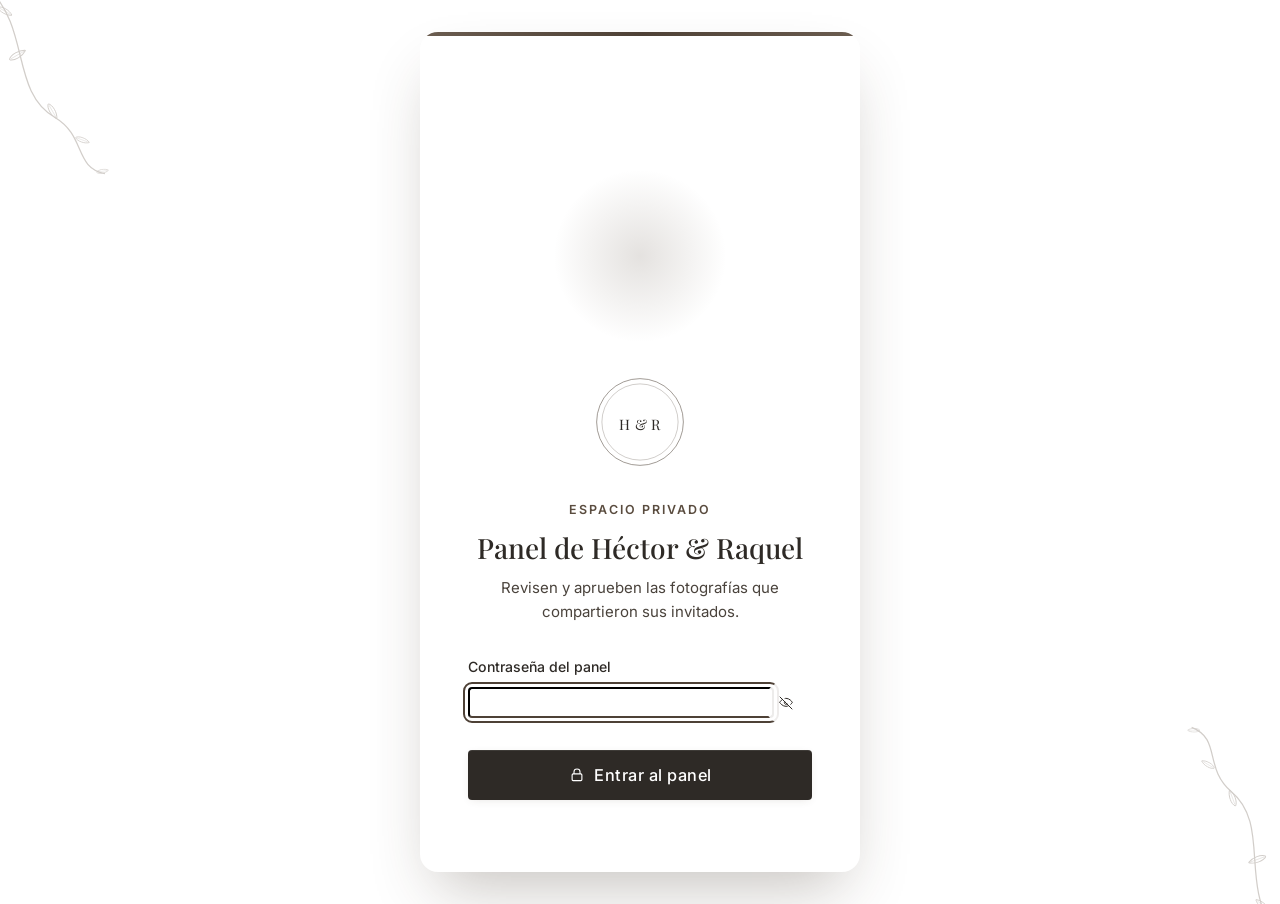
==== admin.html @ e2e53738 "Initial commit: sitio de invitados, panel de administración y generador de PDF del álbum de boda de " ====
<!DOCTYPE html>
<html lang="es">
<head>
<meta charset="UTF-8">
<meta name="viewport" content="width=device-width, initial-scale=1, viewport-fit=cover">
<title>Panel privado — Héctor &amp; Raquel</title>
<meta name="robots" content="noindex, nofollow">
<meta name="theme-color" content="#FFFFFF">
<link rel="icon" type="image/svg+xml" href="data:image/svg+xml,%3Csvg xmlns='http://www.w3.org/2000/svg' viewBox='0 0 32 32'%3E%3Ctext x='16' y='21' text-anchor='middle' font-family='Georgia,serif' font-size='15' fill='%232E2A26'%3EH%26R%3C/text%3E%3C/svg%3E">
<link rel="icon" type="image/png" sizes="32x32" href="assets/icons/favicon-32.png">
<link rel="icon" type="image/png" sizes="192x192" href="assets/icons/favicon-192.png">
<link rel="icon" type="image/png" sizes="512x512" href="assets/icons/favicon-512.png">
<link rel="apple-touch-icon" sizes="180x180" href="assets/icons/apple-touch-icon.png">
<link rel="preconnect" href="https://fonts.googleapis.com">
<link rel="preconnect" href="https://fonts.gstatic.com" crossorigin>
<link href="https://fonts.googleapis.com/css2?family=Playfair+Display:ital,wght@0,400;0,500;0,600;0,700;1,500&family=Cormorant+Garamond:ital,wght@0,400;0,500;1,400;1,500&family=Inter:wght@300;400;500;600&display=swap" rel="stylesheet">
<link rel="stylesheet" href="styles.css">
<link rel="stylesheet" href="admin.css">
</head>
<body class="admin-body">

<div id="aria-live-status" class="visually-hidden" role="status" aria-live="polite" aria-atomic="true"></div>
<div id="aria-live-alert" class="visually-hidden" role="alert" aria-live="assertive"></div>

<svg class="icon-sprite" aria-hidden="true" focusable="false">
  <defs>
    <symbol id="icon-arrow-left" viewBox="0 0 24 24"><path d="M15 5L8 12L15 19" fill="none" stroke="currentColor" stroke-width="1.6" stroke-linecap="round" stroke-linejoin="round"/></symbol>
    <symbol id="icon-arrow-right" viewBox="0 0 24 24"><path d="M9 5L16 12L9 19" fill="none" stroke="currentColor" stroke-width="1.6" stroke-linecap="round" stroke-linejoin="round"/></symbol>
    <symbol id="icon-close" viewBox="0 0 24 24"><path d="M6 6L18 18M18 6L6 18" fill="none" stroke="currentColor" stroke-width="1.6" stroke-linecap="round"/></symbol>
    <symbol id="icon-check" viewBox="0 0 24 24"><path d="M4.5 12.5L9.5 17.5L19.5 6.5" fill="none" stroke="currentColor" stroke-width="1.8" stroke-linecap="round" stroke-linejoin="round"/></symbol>
    <symbol id="icon-eye" viewBox="0 0 24 24"><path d="M2.5 12C3.5 10.3 7 6 12 6C17 6 20.5 10.3 21.5 12C20.5 13.7 17 18 12 18C7 18 3.5 13.7 2.5 12Z" fill="none" stroke="currentColor" stroke-width="1.5" stroke-linejoin="round"/><circle cx="12" cy="12" r="2.6" fill="none" stroke="currentColor" stroke-width="1.5"/></symbol>
    <symbol id="icon-eye-off" viewBox="0 0 24 24"><path d="M3 3L21 21" stroke="currentColor" stroke-width="1.5" stroke-linecap="round"/><path d="M10.6 5.2C11.1 5.1 11.5 5 12 5C17 5 20.5 9.3 21.5 11C21.2 11.6 20.4 12.8 19.2 14M6.3 6.9C4.3 8.3 3 10.3 2.5 11C3.5 12.7 7 17 12 17C13.4 17 14.6 16.7 15.7 16.1" fill="none" stroke="currentColor" stroke-width="1.5" stroke-linecap="round" stroke-linejoin="round"/><path d="M9.9 10C9.6 10.4 9.5 10.9 9.5 11.4C9.5 12.8 10.6 14 12 14C12.6 14 13.1 13.8 13.5 13.5" fill="none" stroke="currentColor" stroke-width="1.5" stroke-linecap="round" stroke-linejoin="round"/></symbol>
    <symbol id="icon-trash" viewBox="0 0 24 24"><path d="M5 7H19M9.5 7V5.3C9.5 4.6 10 4 10.8 4H13.2C14 4 14.5 4.6 14.5 5.3V7M7.5 7L8.2 18.5C8.3 19.4 9 20 9.8 20H14.2C15 20 15.7 19.4 15.8 18.5L16.5 7" fill="none" stroke="currentColor" stroke-width="1.4" stroke-linecap="round" stroke-linejoin="round"/></symbol>
    <symbol id="icon-download" viewBox="0 0 24 24"><path d="M12 4V15M12 15L8 11M12 15L16 11" fill="none" stroke="currentColor" stroke-width="1.6" stroke-linecap="round" stroke-linejoin="round"/><path d="M5 17V18.5C5 19.3 5.7 20 6.5 20H17.5C18.3 20 19 19.3 19 18.5V17" fill="none" stroke="currentColor" stroke-width="1.6" stroke-linecap="round"/></symbol>
    <symbol id="icon-retry" viewBox="0 0 24 24"><path d="M19 12A7 7 0 1 1 16.7 6.7" fill="none" stroke="currentColor" stroke-width="1.6" stroke-linecap="round"/><path d="M19 5.5V9.5H15" fill="none" stroke="currentColor" stroke-width="1.6" stroke-linecap="round" stroke-linejoin="round"/></symbol>
    <symbol id="icon-logout" viewBox="0 0 24 24"><path d="M9 4H6.5C5.7 4 5 4.7 5 5.5V18.5C5 19.3 5.7 20 6.5 20H9" fill="none" stroke="currentColor" stroke-width="1.6" stroke-linecap="round" stroke-linejoin="round"/><path d="M13 8L17 12L13 16M17 12H9.5" fill="none" stroke="currentColor" stroke-width="1.6" stroke-linecap="round" stroke-linejoin="round"/></symbol>
    <symbol id="icon-lock" viewBox="0 0 24 24"><rect x="5.5" y="10.5" width="13" height="9" rx="1.4" fill="none" stroke="currentColor" stroke-width="1.5"/><path d="M8 10.5V7.8C8 5.7 9.8 4 12 4C14.2 4 16 5.7 16 7.8V10.5" fill="none" stroke="currentColor" stroke-width="1.5"/></symbol>
    <symbol id="icon-alert" viewBox="0 0 24 24"><path d="M12 4L21 19H3L12 4Z" fill="none" stroke="currentColor" stroke-width="1.5" stroke-linejoin="round"/><line x1="12" y1="10" x2="12" y2="14" stroke="currentColor" stroke-width="1.5" stroke-linecap="round"/><circle cx="12" cy="16.7" r="0.9" fill="currentColor"/></symbol>
    <symbol id="botanico-hoja" viewBox="0 0 20 8"><path d="M0 4C4 0 14 0 20 4C14 8 4 8 0 4Z" fill="none" stroke="currentColor" stroke-width="1"/><path d="M2 4H18" stroke="currentColor" stroke-width="0.5"/></symbol>
  </defs>
</svg>

<!-- ============ PANTALLA DE ACCESO ============ -->
<main id="pantalla-login" class="login-pantalla">
  <div class="login-pantalla__botanico login-pantalla__botanico--tl" aria-hidden="true">
    <svg viewBox="0 0 160 160" fill="none">
      <path d="M8 8C40 40 25 90 60 110C85 125 75 150 100 155" stroke="currentColor" stroke-width="1"/>
      <use href="#botanico-hoja" width="13" height="5.2" x="-6.5" y="-2.6" transform="translate(20,25) rotate(30)"/>
      <use href="#botanico-hoja" width="15" height="6" x="-7.5" y="-3" transform="translate(30,60) rotate(-30)"/>
      <use href="#botanico-hoja" width="14" height="5.6" x="-7" y="-2.8" transform="translate(58,105) rotate(60)"/>
      <use href="#botanico-hoja" width="12" height="4.8" x="-6" y="-2.4" transform="translate(82,128) rotate(20)"/>
      <use href="#botanico-hoja" width="10" height="4" x="-5" y="-2" transform="translate(98,153) rotate(-10)"/>
    </svg>
  </div>
  <div class="login-pantalla__botanico login-pantalla__botanico--br" aria-hidden="true">
    <svg viewBox="0 0 160 160" fill="none">
      <path d="M152 152C120 120 135 70 100 50C75 35 85 10 60 5" stroke="currentColor" stroke-width="1"/>
      <use href="#botanico-hoja" width="13" height="5.2" x="-6.5" y="-2.6" transform="translate(140,135) rotate(210)"/>
      <use href="#botanico-hoja" width="15" height="6" x="-7.5" y="-3" transform="translate(130,100) rotate(150)"/>
      <use href="#botanico-hoja" width="14" height="5.6" x="-7" y="-2.8" transform="translate(102,55) rotate(240)"/>
      <use href="#botanico-hoja" width="12" height="4.8" x="-6" y="-2.4" transform="translate(78,32) rotate(200)"/>
      <use href="#botanico-hoja" width="10" height="4" x="-5" y="-2" transform="translate(62,7) rotate(170)"/>
    </svg>
  </div>

  <div class="login-tarjeta">
    <div class="login-tarjeta__glow" aria-hidden="true"></div>
    <div class="monogram monogram--login" aria-hidden="true">
      <svg viewBox="0 0 140 140"><circle cx="70" cy="70" r="66" fill="none" stroke="currentColor" stroke-width="0.8"/><circle cx="70" cy="70" r="58" fill="none" stroke="currentColor" stroke-width="0.4"/><text x="70" y="82" text-anchor="middle" class="monogram__text">H &amp; R</text></svg>
    </div>
    <p class="eyebrow eyebrow--center">Espacio privado</p>
    <h1 class="login-tarjeta__titulo">Panel de Héctor &amp; Raquel</h1>
    <p class="login-tarjeta__subtitulo">Revisen y aprueben las fotografías que compartieron sus invitados.</p>
    <span class="login-tarjeta__rule" aria-hidden="true"></span>

    <form id="form-login-admin" class="login-form" novalidate>
      <div class="campo-grupo">
        <label for="campo-password-admin">Contraseña del panel</label>
        <div class="login-form__campo-password">
          <input type="password" id="campo-password-admin" name="password" autocomplete="current-password" required>
          <button type="button" class="icon-btn icon-btn--pequeno" id="btn-mostrar-password" aria-label="Mostrar contraseña" aria-pressed="false">
            <svg aria-hidden="true"><use href="#icon-eye-off"></use></svg>
          </button>
        </div>
      </div>
      <p class="form-mensaje" id="mensaje-login-admin" role="alert" hidden></p>
      <button type="submit" class="btn btn--primary btn--large login-form__boton" id="btn-login-admin">
        <svg class="btn__icon" aria-hidden="true"><use href="#icon-lock"></use></svg>
        Entrar al panel
      </button>
    </form>
  </div>
</main>

<!-- ============ PANEL ============ -->
<div id="panel-admin" class="panel" hidden>

  <header class="panel-header">
    <div class="panel-header__marca">
      <span class="monogram monogram--nav" aria-hidden="true">
        <svg viewBox="0 0 60 60"><circle cx="30" cy="30" r="28" fill="none" stroke="currentColor" stroke-width="1"/><circle cx="30" cy="30" r="24" fill="none" stroke="currentColor" stroke-width="0.5"/><text x="30" y="37" text-anchor="middle" class="monogram__text">H&amp;R</text></svg>
      </span>
      <div>
        <p class="panel-header__titulo">Panel del álbum</p>
        <p class="panel-header__subtitulo">Solo visible para ustedes dos</p>
      </div>
    </div>
    <div class="panel-header__acciones">
      <button type="button" class="btn btn--outline btn--small" id="btn-actualizar-panel">
        <svg class="btn__icon" aria-hidden="true"><use href="#icon-retry"></use></svg>
        <span class="btn__texto-larga">Actualizar</span>
      </button>
      <button type="button" class="btn btn--outline btn--small" id="btn-cerrar-sesion-admin">
        <svg class="btn__icon" aria-hidden="true"><use href="#icon-logout"></use></svg>
        <span class="btn__texto-larga">Cerrar sesión</span>
      </button>
    </div>
  </header>

  <section class="panel-resumen" id="panel-resumen" aria-label="Resumen del álbum">
    <div class="resumen-tarjeta">
      <span class="resumen-tarjeta__numero" id="resumen-total">—</span>
      <span class="resumen-tarjeta__etiqueta">En total</span>
    </div>
    <div class="resumen-tarjeta resumen-tarjeta--pendiente">
      <span class="resumen-tarjeta__numero" id="resumen-pendiente">—</span>
      <span class="resumen-tarjeta__etiqueta">Por revisar</span>
    </div>
    <div class="resumen-tarjeta resumen-tarjeta--publicada">
      <span class="resumen-tarjeta__numero" id="resumen-publicada">—</span>
      <span class="resumen-tarjeta__etiqueta">Publicadas</span>
    </div>
    <div class="resumen-tarjeta resumen-tarjeta--oculta">
      <span class="resumen-tarjeta__numero" id="resumen-oculta">—</span>
      <span class="resumen-tarjeta__etiqueta">Ocultas</span>
    </div>
  </section>

  <div class="panel-moderacion" id="panel-moderacion">
    <label class="switch">
      <input type="checkbox" id="switch-moderacion" disabled>
      <span class="switch__riel" aria-hidden="true"></span>
    </label>
    <div class="panel-moderacion__texto">
      <label for="switch-moderacion" class="panel-moderacion__titulo">Revisar antes de publicar</label>
      <p class="panel-moderacion__ayuda">Si está activo, cada fotografía nueva queda "Por revisar" hasta que ustedes la aprueben aquí. Si está apagado, se publica sola en cuanto un invitado la sube.</p>
    </div>
  </div>

  <div class="panel-controles">
    <div class="galeria__filtros-envoltura panel-filtros-envoltura">
      <div class="galeria__filtros" id="admin-filtros" role="group" aria-label="Filtrar por estado"></div>
    </div>
    <button type="button" class="btn btn--primary" id="btn-descargar-album">
      <svg class="btn__icon" aria-hidden="true"><use href="#icon-download"></use></svg>
      Descargar álbum
    </button>
  </div>

  <main class="panel-contenido">
    <div class="admin-grid" id="admin-grid" aria-live="polite"></div>

    <p class="admin-vacio" id="admin-vacio" hidden>No hay fotografías que coincidan con este filtro.</p>
    <div class="admin-error" id="admin-error" hidden>
      <svg aria-hidden="true"><use href="#icon-alert"></use></svg>
      <p id="admin-error-mensaje">No se pudo cargar la información del álbum.</p>
      <button type="button" class="btn btn--outline btn--small" id="admin-reintentar">Reintentar</button>
    </div>
  </main>
</div>

<!-- ============ VISOR DE FOTOGRAFÍA (modal pequeño y discreto) ============ -->
<div class="visor-modal" id="admin-lightbox" hidden>
  <div class="visor-modal__overlay" data-cerrar-visor></div>
  <div class="visor-modal__panel" role="dialog" aria-modal="true" aria-label="Visor de fotografía">
    <button type="button" class="visor-modal__cerrar" data-cerrar-visor aria-label="Cerrar visor">
      <svg aria-hidden="true"><use href="#icon-close"></use></svg>
    </button>

    <div class="visor-modal__imagen-envoltura">
      <button type="button" class="visor-modal__nav" id="admin-visor-prev" aria-label="Fotografía anterior">
        <svg aria-hidden="true"><use href="#icon-arrow-left"></use></svg>
      </button>
      <img id="admin-visor-imagen" class="visor-modal__imagen" alt="">
      <button type="button" class="visor-modal__nav" id="admin-visor-next" aria-label="Fotografía siguiente">
        <svg aria-hidden="true"><use href="#icon-arrow-right"></use></svg>
      </button>
    </div>

    <div class="visor-modal__pie">
      <div class="visor-modal__fila-superior">
        <span class="visor-modal__categoria" id="admin-visor-categoria"></span>
        <span class="visor-modal__estado" id="admin-visor-estado"></span>
      </div>
      <p class="visor-modal__invitado" id="admin-visor-invitado"></p>
      <p class="visor-modal__dedicatoria" id="admin-visor-dedicatoria"></p>
      <div class="visor-modal__meta">
        <span class="visor-modal__fecha" id="admin-visor-fecha"></span>
        <span class="visor-modal__contador"><span id="admin-visor-actual">1</span> / <span id="admin-visor-total">1</span></span>
        <a class="visor-modal__descarga" id="admin-visor-original" target="_blank" rel="noopener">
          <svg aria-hidden="true"><use href="#icon-download"></use></svg> Ver original
        </a>
      </div>
    </div>
  </div>
</div>

<!-- ============ MODAL DE DESCARGA ============ -->
<div class="modal" id="modal-descarga" hidden>
  <div class="modal__overlay" data-cerrar-modal="descarga"></div>
  <div class="modal__panel" role="dialog" aria-modal="true" aria-labelledby="descarga-titulo">
    <button type="button" class="modal__cerrar" data-cerrar-modal="descarga" aria-label="Cerrar">
      <svg aria-hidden="true"><use href="#icon-close"></use></svg>
    </button>
    <h2 id="descarga-titulo" class="modal__titulo">Descargar el álbum</h2>
    <p class="modal__texto">Se generará un único PDF con las fotografías acomodadas en cuadrícula, como páginas de álbum. El enlace de descarga aparecerá aquí en cuanto esté listo.</p>

    <form id="form-descarga">
      <div class="campo-grupo">
        <label for="campo-filtro-descarga">¿Qué fotografías incluir?</label>
        <select id="campo-filtro-descarga" name="filtro">
          <option value="publicada">Solo las publicadas</option>
          <option value="todas">Todas (incluye pendientes y ocultas)</option>
        </select>
      </div>
      <button type="submit" class="btn btn--primary" id="btn-generar-descarga">
        <svg class="btn__icon" aria-hidden="true"><use href="#icon-download"></use></svg>
        Generar PDF del álbum
      </button>
    </form>

    <div class="descarga-estado" id="descarga-estado" hidden></div>
  </div>
</div>

<!-- ============ PLANTILLA DE TARJETA (clonada por admin.js, nunca innerHTML) ============ -->
<template id="tpl-admin-card">
  <li class="admin-card">
    <div class="admin-card__marco">
      <button type="button" class="admin-card__enlace-imagen" aria-label="Ver fotografía en pantalla completa">
        <img class="admin-card__img" loading="lazy" alt="">
      </button>
      <span class="admin-card__estado"></span>
    </div>
    <div class="admin-card__info">
      <p class="admin-card__categoria"></p>
      <p class="admin-card__invitado"></p>
      <p class="admin-card__dedicatoria"></p>
      <p class="admin-card__fecha"></p>
    </div>
    <div class="admin-card__acciones">
      <button type="button" class="btn btn--outline btn--small admin-card__aprobar">
        <svg aria-hidden="true"><use href="#icon-check"></use></svg> Aprobar
      </button>
      <button type="button" class="btn btn--outline btn--small admin-card__ocultar">
        <svg aria-hidden="true"><use href="#icon-eye-off"></use></svg> Ocultar
      </button>
      <button type="button" class="btn btn--outline btn--small admin-card__eliminar">
        <svg aria-hidden="true"><use href="#icon-trash"></use></svg> Eliminar
      </button>
      <div class="admin-card__confirmar" hidden>
        <span>¿Eliminar definitivamente?</span>
        <button type="button" class="btn btn--primary btn--small admin-card__confirmar-si">Sí, eliminar</button>
        <button type="button" class="btn btn--outline btn--small admin-card__confirmar-no">Cancelar</button>
      </div>
    </div>
  </li>
</template>

<template id="tpl-admin-skeleton">
  <li class="admin-card admin-card--skeleton" aria-hidden="true"></li>
</template>

<script src="config.js" defer></script>
<script src="admin.js" defer></script>
</body>
</html>
---- styles.css ----
/* ==========================================================================
   Héctor & Raquel — Landing page del álbum colaborativo de boda
   Mobile-first. Variables centralizadas. Sin frameworks.
   ========================================================================== */

/* ---------- Reset mínimo ---------- */
/* [hidden] tiene la misma especificidad que clases como .modal{display:flex};
   sin !important, la regla de clase gana y el elemento "oculto" se ve igual. */
[hidden] { display: none !important; }
*, *::before, *::after { box-sizing: border-box; }
html, body, h1, h2, h3, p, ul, li, figure, figcaption, form, fieldset { margin: 0; padding: 0; }
ul { list-style: none; }
button { font: inherit; color: inherit; background: none; border: 0; cursor: pointer; }
input, textarea, select { font: inherit; color: inherit; }
img { max-width: 100%; display: block; }
a { color: inherit; text-decoration: none; }

/* ---------- Tokens de diseño ---------- */
:root {
  /* Paleta tomada de la referencia moodboard del usuario (blanco, mushroom
     taupe, gris cálido, arena, oliva-dorado, champagne) — verificada con
     contraste WCAG AA para texto sobre fondo. */
  --color-blanco-calido: #FFFFFF;
  --color-marfil: #F5EFE6;
  --color-beige: #EAD9BF;
  --color-champagne: #DBCBA0;
  /* Gris cálido casi neutro (swatch de la referencia): uso puntual en bordes
     y detalles, no como fondo dominante de sección. */
  --color-gris-calido: #E4DADA;
  --color-rosa-empolvado: #E7CFC9; /* reservado, sin uso actual (ver nota de diseño) */
  --color-gris-rosado: #D9CCC8;    /* reservado, sin uso actual (ver nota de diseño) */
  --color-taupe: #8C7C6E;
  --color-taupe-oscuro: #6B5D50;
  /* El acento ya no es dorado/amarillo: ahora es un taupe-marrón cálido y
     neutro, más elegante. Se eligió más oscuro que --color-taupe porque este
     tono se usa mucho en detalles decorativos a baja opacidad (ramas, hojas)
     que con un taupe más claro casi desaparecían sobre fondos marfil/beige.
     Los nombres de variable se conservan (los usan decenas de reglas) pero
     el color ya no es dorado. */
  --color-dorado: #6B5D50;
  --color-dorado-oscuro: #4E4136;
  /* Variante más oscura, verificada en ≥4.5:1 sobre todos los fondos de sección
     donde se usa como texto pequeño (eyebrow, fecha, categoría de foto). */
  --color-dorado-texto: #5A4C3F;
  --color-carbon: #2E2A26;
  --color-carbon-suave: #4A433C;
  --color-error: #8A352D; /* verificado ≥4.5:1 como texto sobre todos los fondos de sección */
  --color-exito: #3F5B43; /* verde oscurecido: verificado ≥4.5:1 como texto sobre todos los fondos de sección */
  /* "Favorito" (corazón) tenía prestado el rojo de error, semánticamente
     raro para un ícono de "me encanta". Un rosa envejecido propio, más
     romántico y acorde a una boda. Dos tonos como con el acento taupe:
     uno para fondos claros y uno más claro para el lightbox de fondo oscuro. */
  --color-favorito: #A85D52;
  --color-favorito-claro: #E8918A;

  --color-fondo: var(--color-blanco-calido);
  --color-texto: var(--color-carbon);
  --color-texto-suave: var(--color-carbon-suave);

  /* Tipografía: serif editorial (títulos) + sans limpia (interfaz) */
  --font-serif: 'Playfair Display', Georgia, 'Times New Roman', serif;
  --font-serif-italic: 'Cormorant Garamond', Georgia, serif;
  --font-sans: 'Inter', -apple-system, BlinkMacSystemFont, 'Segoe UI', system-ui, sans-serif;

  --fs-eyebrow: 0.78rem;
  --fs-body: 1rem;
  --fs-lead: 1.125rem;
  --fs-h2: clamp(1.75rem, 1.35rem + 1.8vw, 2.75rem);
  --fs-h1: clamp(2.4rem, 1.5rem + 4vw, 4.8rem);

  --space-1: 0.25rem;
  --space-2: 0.5rem;
  --space-3: 0.75rem;
  --space-4: 1rem;
  --space-5: 1.5rem;
  --space-6: 2rem;
  --space-7: 3rem;
  --space-8: 4.5rem;
  --space-9: 6.5rem;

  --shadow-sm: 0 2px 10px -3px rgba(74, 60, 42, 0.16);
  --shadow-md: 0 14px 30px -10px rgba(74, 60, 42, 0.22);
  --shadow-lg: 0 30px 60px -18px rgba(58, 46, 34, 0.30);

  --radius-sm: 4px;
  --radius-md: 10px;
  --radius-lg: 18px;

  --dur-fast: 180ms;
  --dur-base: 340ms;
  --dur-slow: 640ms;
  --ease-out: cubic-bezier(0.16, 1, 0.3, 1);
  --ease-in-out: cubic-bezier(0.65, 0, 0.35, 1);

  --container-max: 1280px;
  --nav-height: 72px;
  --z-nav: 500;
  --z-fab: 400;
  --z-modal: 700;
  --z-lightbox: 800;

  color-scheme: light;
}

/* Referencia de breakpoints (mobile-first): 480 / 600 / 768 / 1024 / 1280 / 1366 */

/* Nota de diseño deliberada: esta página NO sigue el modo oscuro del sistema.
   Es la paleta cálida y romántica de una boda concreta (marfil/champagne/rosa
   empolvado/dorado); invertir solo parte de los colores según el SO del
   visitante producía secciones con bajo contraste y tonos "café" no deseados
   (fondo y texto quedaban desincronizados). Se fuerza siempre el modo claro. */

/* ---------- Base ---------- */
html { -webkit-text-size-adjust: 100%; scroll-behavior: smooth; scroll-padding-top: var(--nav-height); }

/* Barra de scroll a juego con la paleta (Firefox + navegadores basados en WebKit/Blink).
   Se aplica en todo el sitio, incluido el panel de administración. */
html { scrollbar-width: thin; scrollbar-color: var(--color-taupe) var(--color-marfil); }
::-webkit-scrollbar { width: 12px; height: 12px; }
::-webkit-scrollbar-track { background: var(--color-marfil); }
::-webkit-scrollbar-thumb { background-color: var(--color-taupe); border-radius: 8px; border: 3px solid var(--color-marfil); }
::-webkit-scrollbar-thumb:hover { background-color: var(--color-dorado-oscuro); }
@media (prefers-reduced-motion: reduce) { html { scroll-behavior: auto; } }

body {
  background: var(--color-fondo);
  color: var(--color-texto);
  font-family: var(--font-sans);
  font-size: var(--fs-body);
  line-height: 1.6;
  overflow-x: hidden;
  min-height: 100dvh;
}
body.no-scroll { overflow: hidden; }

h1, h2, h3 { font-family: var(--font-serif); font-weight: 500; color: var(--color-texto); line-height: 1.15; }

.visually-hidden {
  position: absolute; width: 1px; height: 1px; padding: 0; margin: -1px;
  overflow: hidden; clip: rect(0,0,0,0); white-space: nowrap; border: 0;
}

.skip-link {
  position: fixed; top: -100%; left: var(--space-4); z-index: 999;
  background: var(--color-carbon); color: var(--color-blanco-calido);
  padding: var(--space-3) var(--space-5); border-radius: var(--radius-sm);
  transition: top var(--dur-fast) var(--ease-out);
}
.skip-link:focus { top: var(--space-4); }

:focus-visible { outline: 2.5px solid var(--color-dorado-oscuro); outline-offset: 3px; border-radius: var(--radius-sm); }

.container { max-width: var(--container-max); margin-inline: auto; padding-inline: var(--space-5); }
.container--narrow { max-width: 640px; }
.container--wide { max-width: var(--container-max); }

.eyebrow { font-size: var(--fs-eyebrow); letter-spacing: 0.16em; text-transform: uppercase; color: var(--color-dorado-texto); font-weight: 600; margin-bottom: var(--space-3); }
.eyebrow--center { text-align: center; }

.section-title { font-size: var(--fs-h2); max-width: 20ch; }
.section-title--center { text-align: center; max-width: none; margin-inline: auto; }

.section-rule {
  display: block; width: 64px; height: 1px; background: var(--color-dorado); margin-block: var(--space-5) var(--space-6);
  transform-origin: left center; transform: scaleX(0);
  transition: transform 900ms var(--ease-out);
}
.section-rule--center { margin-inline: auto; }
.section-rule.is-visible { transform: scaleX(1); }

.section-deco { position: absolute; width: 46px; height: 46px; color: var(--color-dorado); opacity: 0.5; pointer-events: none; }
.section-deco svg { width: 100%; height: 100%; }
.section-deco--leaf-left { top: var(--space-6); left: var(--space-4); transform: rotate(-15deg); }

/* ---------- Botones ---------- */
.btn {
  display: inline-flex; align-items: center; justify-content: center; gap: var(--space-2);
  min-height: 48px; padding: var(--space-3) var(--space-6);
  border-radius: var(--radius-sm); font-weight: 500; font-size: 0.95rem; letter-spacing: 0.02em;
  transition: transform var(--dur-fast) var(--ease-out), box-shadow var(--dur-fast) var(--ease-out), background-color var(--dur-fast) var(--ease-out), border-color var(--dur-fast) var(--ease-out);
  touch-action: manipulation;
}
.btn:active { transform: scale(0.97); }
.btn__icon { width: 18px; height: 18px; }
.btn--primary {
  background: var(--color-carbon); color: var(--color-blanco-calido);
  box-shadow: var(--shadow-sm), inset 0 1px 0 rgba(255,255,255,0.08);
  position: relative; letter-spacing: 0.03em; overflow: hidden;
}
.btn--primary::before {
  content: ''; position: absolute; top: 0; bottom: 0; left: -60%; width: 40%;
  background: linear-gradient(115deg, transparent, rgba(255,255,255,0.16), transparent);
  transform: skewX(-20deg); transition: left 650ms var(--ease-out);
}
.btn--primary:hover::before { left: 130%; }
.btn--primary::after {
  content: ''; position: absolute; left: 50%; bottom: 7px; width: 0; height: 1.5px;
  background: var(--color-dorado); transform: translateX(-50%);
  transition: width var(--dur-base) var(--ease-out);
}
.btn--primary:hover::after { width: calc(100% - 44px); }
.btn--primary:hover { box-shadow: var(--shadow-md), inset 0 1px 0 rgba(255,255,255,0.1); background: var(--color-carbon-suave); }
.btn--outline { background: transparent; color: var(--color-carbon); border: 1.4px solid var(--color-taupe); }
.btn--outline:hover { border-color: var(--color-dorado-oscuro); background: rgba(107, 93, 80, 0.14); color: var(--color-dorado-oscuro); }
.btn--invertido { color: var(--color-blanco-calido); border-color: rgba(255,255,255,0.55); }
.btn--invertido:hover { background: rgba(255,255,255,0.14); border-color: var(--color-blanco-calido); }
.btn--large { padding-inline: var(--space-7); font-size: 1.02rem; }
.btn--small { min-height: 40px; padding: var(--space-2) var(--space-4); font-size: 0.85rem; }
.btn:disabled { opacity: 0.5; cursor: not-allowed; transform: none; box-shadow: none; }

.icon-btn {
  display: inline-flex; align-items: center; justify-content: center;
  width: 44px; height: 44px; border-radius: 50%;
  background: rgba(255, 255, 255, 0.9); color: var(--color-carbon);
  transition: transform var(--dur-fast) var(--ease-out), background-color var(--dur-fast) var(--ease-out), color var(--dur-fast) var(--ease-out);
}
.icon-btn svg { width: 20px; height: 20px; }
.icon-btn:hover { transform: translateY(-2px); background: var(--color-marfil); }
.icon-btn--pequeno { width: 44px; height: 44px; }
.icon-btn--pequeno svg { width: 16px; height: 16px; }
.icon-btn[aria-pressed="true"] { color: var(--color-favorito); }

/* ---------- Monograma ---------- */
.monogram { color: var(--color-dorado-oscuro); }
.monogram svg { width: 100%; height: 100%; display: block; }
.monogram__text { font-family: var(--font-serif); font-size: 22px; fill: var(--color-carbon); letter-spacing: 0.02em; }
.monogram--nav { width: 40px; height: 40px; }
.monogram--nav .monogram__text { font-size: 17px; }
.monogram--hero { width: clamp(90px, 13vw, 140px); height: clamp(90px, 13vw, 140px); margin-inline: auto; margin-bottom: var(--space-4); }
.monogram__text--hero { font-size: 38px; }
.monogram--gracias { width: 84px; height: 84px; margin: 0 auto var(--space-4); color: var(--color-dorado); }
.monogram--gracias .monogram__text { fill: var(--color-blanco-calido); }

/* ==========================================================================
   NAVEGACIÓN
   ========================================================================== */
.nav {
  position: fixed; inset: 0 0 auto 0; z-index: var(--z-nav); height: var(--nav-height);
  background: rgba(255, 255, 255, 0.86); backdrop-filter: blur(10px);
  border-bottom: 1px solid rgba(166, 144, 126, 0.22);
}
.nav__inner {
  max-width: var(--container-max); margin-inline: auto; height: 100%;
  padding-inline: var(--space-5); padding-top: env(safe-area-inset-top);
  display: flex; align-items: center; justify-content: space-between; gap: var(--space-4);
}
.nav__brand { display: inline-flex; align-items: center; gap: var(--space-3); }
.nav__brand-texto { font-family: var(--font-serif-italic); font-style: italic; font-size: 1.05rem; white-space: nowrap; }
/* En pantallas muy angostas, el nombre junto al monograma + hamburguesa se
   apretaba demasiado; se prioriza el monograma, que ya identifica la marca. */
@media (max-width: 420px) { .nav__brand-texto { display: none; } }
.nav__enlaces { display: none; align-items: center; gap: var(--space-6); }
.nav__enlaces a {
  font-size: 0.9rem; color: var(--color-texto-suave); position: relative; padding-block: var(--space-2);
  transition: color var(--dur-fast) var(--ease-out);
}
.nav__enlaces a::after {
  content: ''; position: absolute; left: 0; right: 100%; bottom: 0; height: 1.4px; background: var(--color-dorado-oscuro);
  transition: right var(--dur-base) var(--ease-out);
}
.nav__enlaces a:hover { color: var(--color-texto); }
.nav__enlaces a:hover::after { right: 0; }
.nav__acciones { display: flex; align-items: center; gap: var(--space-3); }
.nav__cta { display: none; }
.nav__hamburguesa { width: 44px; height: 44px; display: grid; place-items: center; position: relative; }
.nav__hamburguesa svg { width: 22px; height: 22px; position: absolute; transition: opacity var(--dur-fast) var(--ease-out), transform var(--dur-fast) var(--ease-out); }
.nav__hamburguesa-icono-cerrar { opacity: 0; transform: rotate(-45deg); }
.nav[data-menu-open="true"] .nav__hamburguesa-icono-abrir { opacity: 0; transform: rotate(45deg); }
.nav[data-menu-open="true"] .nav__hamburguesa-icono-cerrar { opacity: 1; transform: rotate(0); }

@media (min-width: 900px) {
  .nav__enlaces { display: flex; }
  .nav__cta { display: inline-flex; }
  .nav__hamburguesa { display: none; }
}

.menu-movil__overlay {
  position: fixed; inset: 0; top: var(--nav-height); background: rgba(46,42,38,0.35);
  animation: fadeIn var(--dur-fast) var(--ease-out);
}
.menu-movil {
  position: fixed; top: var(--nav-height); left: 0; right: 0; z-index: var(--z-nav);
  background: var(--color-blanco-calido); box-shadow: var(--shadow-lg);
  padding: var(--space-5); display: flex; flex-direction: column; gap: var(--space-1);
  border-radius: 0 0 var(--radius-lg) var(--radius-lg);
  animation: menuDown var(--dur-base) var(--ease-out);
  max-height: calc(100dvh - var(--nav-height)); overflow-y: auto;
}
@keyframes menuDown { from { opacity: 0; transform: translateY(-12px); } to { opacity: 1; transform: translateY(0); } }
.menu-movil a { padding: var(--space-4) var(--space-3); font-size: 1.05rem; border-radius: var(--radius-sm); min-height: 44px; display: flex; align-items: center; }
.menu-movil a:hover, .menu-movil a:focus-visible { background: var(--color-marfil); }
.menu-movil__cta { margin-top: var(--space-3); width: 100%; }
@media (min-width: 900px) { .menu-movil, .menu-movil__overlay { display: none !important; } }

/* ==========================================================================
   HERO
   ========================================================================== */
.hero {
  position: relative; min-height: 100dvh; display: flex; align-items: center; justify-content: center;
  overflow: hidden; padding: calc(var(--nav-height) + var(--space-6)) var(--space-4) var(--space-8);
  isolation: isolate;
}
.hero__bg { position: absolute; inset: 0; z-index: -2; }
.hero__photo {
  width: 100%; height: 100%; object-fit: cover; object-position: center 28%;
  animation: heroReveal 1300ms var(--ease-out) both, heroKenBurns 24s ease-in-out 1300ms infinite alternate;
  transform-origin: center 32%;
}
/* Blanco cálido (255,255,255) en vez del hueso más oscuro que tenía antes
   (246,240,232) — un hero más blanco, menos "crema". */
.hero__scrim { position: absolute; inset: 0; background: linear-gradient(180deg, rgba(255,255,255,0.62) 0%, rgba(255,255,255,0.8) 55%, rgba(255,255,255,0.97) 100%); }
@keyframes heroReveal {
  from { clip-path: inset(0 0 100% 0); transform: scale(1.05); }
  to { clip-path: inset(0 0 0 0); transform: scale(1); }
}
/* Respiración muy lenta de la fotografía del hero — un clásico gesto de
   video de bodas, casi imperceptible salvo por el tiempo prolongado en pantalla. */
@keyframes heroKenBurns {
  from { transform: scale(1); }
  to { transform: scale(1.055); }
}

.hero__botanicals { position: absolute; inset: 0; z-index: -1; pointer-events: none; }
.branch { position: absolute; top: 0; height: 76%; color: var(--color-dorado); opacity: 0.38; will-change: transform; }
.branch--left { left: -18px; }
.branch--right { right: -18px; }

.hero__content { position: relative; max-width: 740px; text-align: center; display: flex; flex-direction: column; align-items: center; }
.hero__content::before {
  content: ''; position: absolute; top: -8%; left: 50%; width: 140%; aspect-ratio: 1; z-index: -1;
  transform: translateX(-50%); pointer-events: none;
  background: radial-gradient(closest-side, rgba(107,93,80,0.16), rgba(107,93,80,0) 72%);
}
.hero__eyebrow { font-size: var(--fs-eyebrow); letter-spacing: 0.2em; text-transform: uppercase; color: var(--color-dorado-texto); font-weight: 600; margin-bottom: var(--space-4); }
.hero__names { font-size: var(--fs-h1); display: flex; align-items: baseline; gap: 0.35em; flex-wrap: wrap; justify-content: center; margin-bottom: var(--space-4); }
.hero__amp { font-family: var(--font-serif-italic); font-style: italic; color: var(--color-dorado-oscuro); font-size: 0.65em; }
.hero__tagline { font-family: var(--font-serif-italic); font-style: italic; font-size: clamp(1.15rem, 1rem + 0.9vw, 1.6rem); color: var(--color-texto); max-width: 42ch; margin-inline: auto; margin-bottom: var(--space-2); }
.hero__cita { font-size: 0.8rem; letter-spacing: 0.06em; color: var(--color-taupe); margin-bottom: var(--space-3); }
.hero__subtitle { color: var(--color-texto-suave); max-width: 46ch; margin-bottom: var(--space-3); }
.hero__date { font-size: 0.85rem; letter-spacing: 0.08em; text-transform: uppercase; color: var(--color-dorado-texto); font-style: italic; margin-bottom: var(--space-6); }
.hero__actions { display: flex; flex-wrap: wrap; gap: var(--space-3); justify-content: center; }

.hero__scroll-cue {
  position: absolute; bottom: var(--space-6); left: 50%; transform: translateX(-50%);
  width: 44px; height: 44px; border-radius: 50%; display: flex; align-items: center; justify-content: center;
  color: var(--color-carbon); animation: bob 2.6s ease-in-out infinite;
}
.hero__scroll-cue svg { width: 22px; height: 22px; }
@keyframes bob { 0%, 100% { transform: translate(-50%, 0); } 50% { transform: translate(-50%, 8px); } }

.reveal-up { opacity: 0; transform: translateY(22px); }
.hero.is-ready .reveal-up { animation: revealUp var(--dur-slow) var(--ease-out) forwards; animation-delay: var(--reveal-delay, 0ms); }
@keyframes revealUp { to { opacity: 1; transform: translateY(0); } }

.reveal-mask { opacity: 0; clip-path: inset(0 50% 0 50%); transform: scale(0.9); }
.hero.is-ready .reveal-mask { animation: revealMask 900ms var(--ease-out) 60ms forwards; }
@keyframes revealMask { to { opacity: 1; clip-path: inset(0 0 0 0); transform: scale(1); } }

/* ---------- Reveals de scroll genéricos ---------- */
.reveal-on-scroll { opacity: 0; transform: translateY(28px); transition: opacity 760ms var(--ease-out), transform 760ms var(--ease-out); }
.reveal-on-scroll.is-visible { opacity: 1; transform: translateY(0); }

/* Títulos: revelado editorial con máscara (barrido) en vez de solo desvanecer. */
.reveal-on-scroll.titulo-mascara {
  transform: none;
  clip-path: inset(0 101% 0 0);
  transition: opacity 500ms var(--ease-out), clip-path 900ms var(--ease-out);
}
.reveal-on-scroll.titulo-mascara.is-visible { clip-path: inset(0 -1% 0 0); }

/* ==========================================================================
   HISTORIA — composición editorial asimétrica
   ========================================================================== */
.historia {
  position: relative; padding: var(--space-9) 0; overflow: hidden;
  background: var(--color-blanco-calido);
}
.historia__grid { display: grid; gap: var(--space-8); align-items: center; }
@media (min-width: 900px) { .historia__grid { grid-template-columns: 1fr 1.1fr; gap: var(--space-9); } }
.historia__texto { max-width: 46ch; }
.historia__lead { font-size: var(--fs-lead); color: var(--color-texto-suave); margin-bottom: var(--space-6); }
.historia__lead::first-letter {
  font-family: var(--font-serif); font-size: 3.6em; font-weight: 600; float: left; line-height: 0.78;
  padding: 0.04em 0.08em 0 0; color: var(--color-dorado-oscuro);
}
/* Las dos fotos van en flujo normal del documento (nunca position:absolute
   dentro de un contenedor vacío): así su alto siempre viene de contenido
   real y el bloque no puede colapsar a tamaño cero. La superposición se
   logra con un margen negativo, la misma técnica de toda la vida — más
   robusta que depender de aspect-ratio en un contenedor sin contenido en
   flujo normal. */
.historia__collage { position: relative; max-width: 520px; margin-inline: auto; padding-bottom: var(--space-5); }
.historia__collage-leaf { position: absolute; top: -8%; left: -4%; width: 22%; aspect-ratio: 3/5; color: var(--color-dorado); opacity: 0.4; z-index: 1; pointer-events: none; }
.historia__foto { display: block; border-radius: var(--radius-sm); overflow: hidden; box-shadow: var(--shadow-md); background: var(--color-marfil); }
.historia__foto img { display: block; width: 100%; height: 100%; object-fit: cover; }
.historia__foto--principal { width: 78%; aspect-ratio: 4/5; margin-inline-start: auto; position: relative; z-index: 2; }
.historia__foto--secundaria {
  width: 54%; aspect-ratio: 4/5; margin-top: -30%; border: 6px solid var(--color-marfil);
  position: relative; z-index: 3;
}
[data-reveal-dir="right"].reveal-on-scroll { transform: translate(24px, 12px); }
[data-reveal-dir="right"].reveal-on-scroll.is-visible { transform: translate(0, 0); }
[data-reveal-dir="left"].reveal-on-scroll { transform: translate(-24px, 12px); }
[data-reveal-dir="left"].reveal-on-scroll.is-visible { transform: translate(0, 0); }

@media (max-width: 899px) {
  .historia__collage { margin-top: var(--space-6); }
}

/* ---------- Nuestra historia: línea de tiempo editorial ---------- */
.historia__momentos-envoltura { margin-top: var(--space-9); text-align: center; }
.historia__momentos-titulo { font-size: var(--fs-h2); margin-bottom: var(--space-8); }
.historia-momentos {
  position: relative; display: flex; flex-direction: column; gap: var(--space-7);
  max-width: 980px; margin-inline: auto; text-align: left;
}
@media (min-width: 820px) {
  .historia-momentos { flex-direction: row; gap: var(--space-6); text-align: center; }
  .historia-momentos::before {
    content: ''; position: absolute; top: 17px; left: calc(16.6% + 17px); right: calc(16.6% + 17px);
    height: 1px; background: var(--color-dorado); opacity: 0.55; z-index: 0;
  }
}
.historia-momento { position: relative; z-index: 1; flex: 1; padding-top: calc(var(--space-6) + 6px); }
.historia-momento__marcador {
  position: absolute; top: 0; left: 0; width: 34px; height: 34px; border-radius: 50%;
  display: flex; align-items: center; justify-content: center;
  border: 1.4px solid var(--color-dorado); background: var(--color-marfil);
  font-family: var(--font-serif); font-size: 0.78rem; color: var(--color-dorado-oscuro);
}
@media (min-width: 820px) { .historia-momento__marcador { left: 50%; transform: translateX(-50%); } }
.historia-momento__titulo { font-size: 1.1rem; margin-bottom: var(--space-2); }
.historia-momento__texto { color: var(--color-texto-suave); font-size: 0.92rem; }

/* ==========================================================================
   GALERÍA — exposición fotográfica (masonry editorial)
   ========================================================================== */
.galeria {
  padding: var(--space-9) 0;
  /* Blanco puro: la galería se siente como una sala de exposición de
     paredes blancas, no un bloque de color. */
  background: var(--color-blanco-calido);
}

.galeria__contador { text-align: center; font-size: 0.85rem; color: var(--color-texto-suave); font-style: italic; font-family: var(--font-serif-italic); min-height: 1.4em; }
.galeria__filtros-envoltura { position: relative; margin: var(--space-7) 0; overflow-x: auto; overflow-y: hidden; -webkit-overflow-scrolling: touch; scrollbar-width: none; }
.galeria__filtros-envoltura::-webkit-scrollbar { display: none; }
/* En celular no caben todas las categorías: la fila se desliza horizontal,
   pero un corte seco en el borde se ve como un botón roto en vez de "hay más,
   desliza". Este desvanecido avisa que sigue el contenido sin agregar una
   flecha o texto que compita con los filtros. */
.galeria__filtros-envoltura::before, .galeria__filtros-envoltura::after {
  content: ''; position: absolute; top: 0; bottom: 0; width: 28px; pointer-events: none; z-index: 2;
}
.galeria__filtros-envoltura::before { left: 0; background: linear-gradient(90deg, var(--color-blanco-calido), rgba(255,255,255,0)); }
.galeria__filtros-envoltura::after { right: 0; background: linear-gradient(270deg, var(--color-blanco-calido), rgba(255,255,255,0)); }
/* position:relative + un único indicador deslizante (en vez de flex-wrap en
   escritorio) para que el fondo activo pueda desplazarse suavemente entre
   pestañas sin importar el tamaño de pantalla. */
.galeria__filtros { position: relative; display: flex; gap: var(--space-2); justify-content: flex-start; width: max-content; margin-inline: auto; padding-inline: var(--space-1); }

.filtro-pill__indicador {
  position: absolute; top: 0; left: 0; height: 100%; border-radius: 999px;
  background: var(--color-carbon); z-index: 0; opacity: 0;
  transition: transform 380ms var(--ease-out), width 380ms var(--ease-out), opacity 200ms var(--ease-out);
  will-change: transform;
}

.filtro-pill {
  position: relative; z-index: 1;
  padding: var(--space-2) var(--space-5); min-height: 44px; border-radius: 999px; flex-shrink: 0;
  border: 1.4px solid var(--color-taupe); font-size: 0.85rem; white-space: nowrap; background: transparent;
  display: inline-flex; align-items: center; gap: var(--space-2);
  transition: color var(--dur-fast) var(--ease-out), border-color var(--dur-fast) var(--ease-out);
}
.filtro-pill svg { width: 15px; height: 15px; }
.filtro-pill[aria-pressed="true"] { color: var(--color-blanco-calido); border-color: transparent; }
.filtro-pill:hover:not([aria-pressed="true"]) { border-color: var(--color-dorado-oscuro); color: var(--color-dorado-oscuro); }
.filtro-pill--favoritas { border-style: dashed; }

.galeria__grid {
  --col-gap: var(--space-4);
  column-count: 2; column-gap: var(--col-gap);
}
@media (min-width: 640px) { .galeria__grid { column-count: 3; } }
@media (min-width: 1024px) { .galeria__grid { column-count: 4; --col-gap: var(--space-5); } }

.foto-card {
  position: relative; margin-bottom: var(--col-gap);
  break-inside: avoid; display: inline-block; width: 100%;
  opacity: 0; transform: translateY(18px);
  transition: opacity 560ms var(--ease-out), transform 320ms var(--ease-out), box-shadow 320ms var(--ease-out);
}
.foto-card.is-visible { opacity: 1; transform: translateY(0); }
.foto-card:hover { transform: translateY(-5px); box-shadow: var(--shadow-md); border-radius: var(--radius-sm); }
.foto-card__boton { display: block; width: 100%; text-align: left; }
.foto-card__marco { position: relative; display: block; width: 100%; aspect-ratio: var(--ratio, 4/5); background: var(--color-marfil); overflow: hidden; border-radius: var(--radius-sm); }
.foto-card__img { width: 100%; height: 100%; object-fit: cover; transition: transform 600ms var(--ease-out); }
.foto-card__boton:hover .foto-card__img { transform: scale(1.045); }
.foto-card__meta { display: block; padding: var(--space-2) var(--space-1) 0; }
.foto-card__categoria { display: block; font-size: 0.68rem; letter-spacing: 0.06em; text-transform: uppercase; color: var(--color-dorado-texto); }
.foto-card__invitado { display: block; font-size: 0.8rem; color: var(--color-texto-suave); }
.foto-card__favorito {
  /* 44x44 de objetivo táctil real: antes eran 36px, un poco chico para
     acertarle bien en una cuadrícula densa de fotos en el celular. */
  position: absolute; top: var(--space-1); right: var(--space-1); width: 44px; height: 44px; border-radius: 50%;
  background: rgba(255,255,255,0.85); display: flex; align-items: center; justify-content: center; color: var(--color-carbon);
}
.foto-card__favorito svg { width: 17px; height: 17px; }
.foto-card__favorito[aria-pressed="true"] { color: var(--color-favorito); animation: favPop 420ms var(--ease-out); }
@keyframes favPop { 0% { transform: scale(1); } 40% { transform: scale(1.28); } 100% { transform: scale(1); } }

.foto-card--skeleton {
  aspect-ratio: var(--ratio, 4/5); background: linear-gradient(100deg, var(--color-blanco-calido) 20%, var(--color-marfil) 40%, var(--color-blanco-calido) 60%);
  background-size: 200% 100%; animation: shimmer 1.6s ease-in-out infinite; opacity: 1; transform: none;
}
@keyframes shimmer { 0% { background-position: 200% 0; } 100% { background-position: -200% 0; } }

.galeria__vacio, .galeria__error { text-align: center; color: var(--color-texto-suave); padding: var(--space-7) 0; }
.galeria__error svg { width: 32px; height: 32px; color: var(--color-error); margin-bottom: var(--space-3); }
.galeria__acciones { display: flex; justify-content: center; margin-top: var(--space-7); }

/* ==========================================================================
   DESTACADAS — composición editorial asimétrica
   ========================================================================== */
.destacadas {
  padding: var(--space-9) 0;
  background: var(--color-blanco-calido);
}
.destacadas .eyebrow { color: var(--color-taupe-oscuro); }
.destacadas__composicion { margin-top: var(--space-8); display: grid; gap: var(--space-5); grid-template-columns: 1fr; }
@media (min-width: 900px) {
  .destacadas__composicion { grid-template-columns: 1.3fr 1fr; grid-template-rows: auto auto; gap: var(--space-6); }
}
.destacada-principal { position: relative; border-radius: var(--radius-sm); overflow: hidden; box-shadow: var(--shadow-md); aspect-ratio: 4/5; }
@media (min-width: 900px) { .destacada-principal { grid-row: 1 / 3; aspect-ratio: auto; height: 100%; min-height: 460px; } }
.destacada-principal img { width: 100%; height: 100%; object-fit: cover; transition: transform 700ms var(--ease-out); }
.destacada-principal__cita {
  position: absolute; left: 0; right: 0; bottom: 0; padding: var(--space-6) var(--space-5) var(--space-5);
  background: linear-gradient(0deg, rgba(46,42,38,0.72), rgba(46,42,38,0));
  color: var(--color-blanco-calido);
}
.destacada-principal__frase { font-family: var(--font-serif-italic); font-style: italic; font-size: clamp(1.05rem, 1rem + 0.6vw, 1.35rem); }
.destacada-principal__frase::before {
  content: '\201C'; font-family: var(--font-serif); font-style: normal; font-weight: 600;
  color: var(--color-dorado); font-size: 1.5em; line-height: 0; vertical-align: -0.32em; margin-right: 0.06em;
}
.destacada-principal__frase::after { content: '\201D'; font-family: var(--font-serif); font-style: normal; }
.destacada-principal__autor { font-size: 0.8rem; opacity: 0.85; margin-top: var(--space-2); text-transform: uppercase; letter-spacing: 0.06em; }
.destacada-secundaria {
  border-radius: var(--radius-sm); overflow: hidden; box-shadow: var(--shadow-sm); aspect-ratio: 16/10;
  transition: transform 320ms var(--ease-out), box-shadow 320ms var(--ease-out);
}
.destacada-secundaria:hover { transform: translateY(-4px); box-shadow: var(--shadow-md); }
.destacada-secundaria img { width: 100%; height: 100%; object-fit: cover; transition: transform 600ms var(--ease-out); }
.destacada-secundaria:hover img { transform: scale(1.04); }
.destacada-principal { transition: box-shadow 320ms var(--ease-out); }
.destacada-principal:hover { box-shadow: var(--shadow-lg); }
.destacada-principal:hover img { transform: scale(1.03); }
.destacadas__vacio { text-align: center; color: var(--color-texto-suave); padding: var(--space-6) 0; grid-column: 1 / -1; }

/* ==========================================================================
   SUBIR
   ========================================================================== */
.subir {
  position: relative; padding: var(--space-9) 0;
  background: var(--color-blanco-calido);
}
.subir__lead { color: var(--color-texto-suave); max-width: 56ch; margin-bottom: var(--space-5); }
.subir__consejo {
  display: flex; align-items: flex-start; gap: var(--space-3); text-align: left;
  max-width: 56ch; margin-bottom: var(--space-6); padding: var(--space-3) var(--space-4);
  background: rgba(255, 255, 255, 0.55); border-radius: var(--radius-sm);
  font-size: 0.86rem; color: var(--color-carbon-suave);
}
.subir__consejo svg { width: 18px; height: 18px; flex-shrink: 0; margin-top: 2px; color: var(--color-dorado-oscuro); }

.banner-aviso {
  display: flex; align-items: center; gap: var(--space-3);
  background: var(--color-marfil); color: var(--color-carbon-suave); border-radius: var(--radius-sm);
  border-left: 3px solid var(--color-taupe);
  padding: var(--space-3) var(--space-4); font-size: 0.85rem; margin-bottom: var(--space-5);
}
.banner-aviso svg { width: 18px; height: 18px; flex-shrink: 0; color: var(--color-dorado-oscuro); }
.banner-aviso--offline { background: var(--color-blanco-calido); border-left-color: var(--color-error); }

.dropzone {
  border: 1.6px dashed var(--color-taupe); border-radius: var(--radius-md);
  padding: var(--space-7) var(--space-4); text-align: center; cursor: pointer;
  transition: border-color var(--dur-fast) var(--ease-out), background-color var(--dur-fast) var(--ease-out);
}
.dropzone:hover, .dropzone.is-dragover { border-color: var(--color-dorado-oscuro); background: rgba(107,93,80,0.06); }
.dropzone__icono { width: 34px; height: 34px; color: var(--color-dorado-oscuro); margin-bottom: var(--space-3); }
.dropzone__texto { font-size: 0.95rem; margin-bottom: var(--space-2); }
.dropzone__formatos { font-size: 0.78rem; color: var(--color-texto-suave); }

.cola-lista { margin-top: var(--space-5); display: flex; flex-direction: column; gap: var(--space-3); }
.cola-item {
  display: grid; grid-template-columns: 56px 1fr auto; gap: var(--space-3); align-items: center;
  padding: var(--space-2); border-radius: var(--radius-sm); background: var(--color-blanco-calido);
  animation: itemIn var(--dur-base) var(--ease-out);
}
/* Sin min-width:0 la columna "1fr" crece al ancho del texto (nombre de
   archivo largo) en vez de respetar su fracción — y el ellipsis del nombre
   nunca llega a activarse. */
.cola-item__info { min-width: 0; }
@keyframes itemIn { from { opacity: 0; transform: translateX(-8px); } to { opacity: 1; transform: translateX(0); } }
.cola-item--saliendo { animation: itemOut var(--dur-fast) var(--ease-out) forwards; }
@keyframes itemOut { to { opacity: 0; transform: translateX(8px); } }
.cola-item__preview { width: 56px; height: 56px; object-fit: cover; border-radius: var(--radius-sm); background: var(--color-marfil); }
.cola-item__nombre { font-size: 0.85rem; font-weight: 500; overflow: hidden; text-overflow: ellipsis; white-space: nowrap; }
.cola-item__estado { font-size: 0.76rem; color: var(--color-texto-suave); margin-top: 2px; }
.cola-item[data-estado="error"] .cola-item__estado { color: var(--color-error); }
.cola-item[data-estado="exito"] .cola-item__estado { color: var(--color-exito); }
.cola-item__barra { height: 4px; background: var(--color-marfil); border-radius: 2px; margin-top: var(--space-2); overflow: hidden; }
.cola-item__relleno { height: 100%; width: 0%; background: var(--color-dorado); transition: width var(--dur-base) var(--ease-out); }
.cola-item__acciones { display: flex; gap: var(--space-1); }

.campo-grupo { margin-top: var(--space-5); text-align: left; }
.campo-grupo label { display: block; font-size: 0.88rem; font-weight: 500; margin-bottom: var(--space-2); }
.campo-opcional { font-weight: 400; color: var(--color-texto-suave); }
.campo-grupo input[type="text"], .campo-grupo select, .campo-grupo textarea {
  width: 100%; min-height: 48px; padding: var(--space-3); border-radius: var(--radius-sm);
  border: 1.4px solid var(--color-beige); background: var(--color-blanco-calido);
  font-size: 1rem; /* evita zoom automático en iOS */
  transition: border-color var(--dur-fast) var(--ease-out);
}
.campo-grupo textarea { min-height: 88px; resize: vertical; }
.campo-grupo input:focus, .campo-grupo select:focus, .campo-grupo textarea:focus { border-color: var(--color-dorado-oscuro); }
.campo-grupo--checkbox { display: flex; align-items: flex-start; gap: var(--space-3); }
.campo-grupo--checkbox input { width: 22px; height: 22px; margin-top: 2px; accent-color: var(--color-carbon); flex-shrink: 0; }
.campo-grupo--checkbox label { margin: 0; font-weight: 400; font-size: 0.86rem; }

.subida-progreso { margin-top: var(--space-5); }
.subida-progreso__barra { height: 6px; border-radius: 3px; background: var(--color-marfil); overflow: hidden; }
.subida-progreso__relleno { height: 100%; width: 0%; background: var(--color-dorado-oscuro); transition: width var(--dur-base) var(--ease-out); }
.subida-progreso__texto { font-size: 0.8rem; color: var(--color-texto-suave); margin-top: var(--space-2); }

.form-mensaje { margin-top: var(--space-4); padding: var(--space-3); border-radius: var(--radius-sm); font-size: 0.86rem; background: rgba(138,53,45,0.1); color: var(--color-error); animation: itemIn var(--dur-base) var(--ease-out); }
.form-mensaje[data-tipo="exito"] { background: rgba(63,91,67,0.14); color: var(--color-exito); }
.form-subida__acciones { margin-top: var(--space-6); }

/* ==========================================================================
   GRACIAS
   ========================================================================== */
.gracias { position: relative; padding: var(--space-9) var(--space-4); text-align: center; overflow: hidden; }
.gracias__bg { position: absolute; inset: 0; z-index: -1; }
.gracias__bg img { width: 100%; height: 100%; object-fit: cover; animation: heroKenBurns 26s ease-in-out infinite alternate; transform-origin: center; }
.gracias__scrim { position: absolute; inset: 0; background: linear-gradient(180deg, rgba(46,42,38,0.72), rgba(46,42,38,0.82)); }
.gracias__contenido { position: relative; max-width: 620px; margin-inline: auto; color: var(--color-blanco-calido); }
.gracias .section-title { color: var(--color-blanco-calido); }
.gracias__texto { margin: var(--space-5) auto var(--space-6); font-size: var(--fs-lead); color: rgba(255,255,255,0.9); }

/* ==========================================================================
   FOOTER
   ========================================================================== */
.site-footer { padding: var(--space-7) var(--space-4); text-align: center; background: var(--color-carbon); color: var(--color-blanco-calido); }
.site-footer__nombres { font-family: var(--font-serif-italic); font-style: italic; font-size: 1.15rem; }
.site-footer__fecha { font-size: 0.8rem; color: rgba(255,255,255,0.65); margin-top: var(--space-2); text-transform: uppercase; letter-spacing: 0.06em; }
.site-footer__enlaces { display: flex; flex-wrap: wrap; justify-content: center; gap: var(--space-2) var(--space-5); margin-top: var(--space-2); }
.site-footer__enlace { display: inline-block; font-size: 0.85rem; text-decoration: underline; text-underline-offset: 3px; color: rgba(255,255,255,0.85); min-height: 44px; padding: var(--space-2); transition: color var(--dur-fast) var(--ease-out); }
/* Sobre el fondo oscuro del pie de página el taupe pierde contraste; el champagne mantiene el acento cálido con mejor legibilidad. */
.site-footer__enlace:hover { color: var(--color-champagne); }
.site-footer__frase { margin-top: var(--space-3); font-size: 0.78rem; color: rgba(255,255,255,0.5); }

/* ==========================================================================
   BOTÓN FLOTANTE (móvil)
   ========================================================================== */
.fab-subir {
  position: fixed; z-index: var(--z-fab);
  right: max(var(--space-4), env(safe-area-inset-right));
  bottom: max(var(--space-4), env(safe-area-inset-bottom));
  width: 56px; height: 56px; border-radius: 50%;
  background: var(--color-carbon); color: var(--color-blanco-calido); box-shadow: var(--shadow-lg);
  display: flex; align-items: center; justify-content: center;
  opacity: 0; transform: translateY(16px) scale(0.9); pointer-events: none;
  transition: opacity var(--dur-base) var(--ease-out), transform var(--dur-base) var(--ease-out);
}
.fab-subir[data-visible="true"] { opacity: 1; transform: translateY(0) scale(1); pointer-events: auto; }
.fab-subir svg { width: 24px; height: 24px; }
@media (min-width: 900px) { .fab-subir { display: none; } }

/* ==========================================================================
   MODALES (privacidad / código de acceso)
   ========================================================================== */
.modal { position: fixed; inset: 0; z-index: var(--z-modal); display: flex; align-items: center; justify-content: center; padding: var(--space-4); }
.modal__overlay { position: absolute; inset: 0; background: rgba(46, 42, 38, 0.5); backdrop-filter: blur(3px); animation: fadeIn var(--dur-base) var(--ease-out); }
.modal__panel {
  position: relative; width: 100%; max-width: 480px; max-height: 88dvh; overflow-y: auto;
  background: var(--color-blanco-calido); border-radius: var(--radius-lg);
  padding: var(--space-6); box-shadow: var(--shadow-lg);
  animation: scaleIn var(--dur-base) var(--ease-out); text-align: left;
}
@keyframes fadeIn { from { opacity: 0; } to { opacity: 1; } }
@keyframes scaleIn { from { transform: scale(0.96); opacity: 0; } to { transform: scale(1); opacity: 1; } }
.modal__cerrar { position: absolute; top: var(--space-3); right: var(--space-3); width: 44px; height: 44px; border-radius: 50%; display: flex; align-items: center; justify-content: center; background: var(--color-marfil); }
.modal__cerrar svg { width: 18px; height: 18px; }
.modal__titulo { font-size: 1.35rem; margin-bottom: var(--space-3); padding-right: var(--space-7); }
.modal__texto { color: var(--color-texto-suave); font-size: 0.92rem; }
.modal__icono-lock { display: block; width: 40px; height: 40px; color: var(--color-dorado-oscuro); margin-bottom: var(--space-3); }
#modal-codigo-acceso .modal__panel { text-align: center; }
#modal-codigo-acceso .campo-grupo { text-align: left; }
/* El modal de privacidad usa .modal--pequeno pero nunca tuvo una regla que lo
   hiciera más chico que el resto de los modales — se queda con el ancho por
   defecto en vez de uno más compacto acorde a lo poco que muestra. */
.modal--pequeno .modal__panel { max-width: 400px; }

/* ==========================================================================
   LIGHTBOX
   ========================================================================== */
.lightbox { position: fixed; inset: 0; z-index: var(--z-lightbox); display: flex; align-items: center; justify-content: center; }
.lightbox__overlay { position: absolute; inset: 0; background: rgba(20, 16, 12, 0.9); animation: fadeIn var(--dur-base) var(--ease-out); }
.lightbox__panel {
  position: relative; width: 100%; height: 100%; display: flex; flex-direction: column; align-items: center; justify-content: center;
  padding: var(--space-5); padding-top: max(var(--space-5), env(safe-area-inset-top)); padding-bottom: max(var(--space-5), env(safe-area-inset-bottom));
}
.lightbox__figura { max-width: min(92vw, 1100px); max-height: 74dvh; display: flex; flex-direction: column; align-items: center; gap: var(--space-3); animation: lightboxIn var(--dur-base) var(--ease-out); }
@keyframes lightboxIn { from { opacity: 0; transform: scale(0.94) translateY(10px); } to { opacity: 1; transform: scale(1) translateY(0); } }
#lightbox-imagen { max-width: 100%; max-height: 68dvh; object-fit: contain; border-radius: var(--radius-sm); box-shadow: var(--shadow-lg); }
#lightbox-caption { color: var(--color-blanco-calido); font-size: 0.88rem; text-align: center; opacity: 0.85; }
/* Sin ancho/alto/display explícitos, estos botones (y su <svg> sin clase)
   se inflaban al tamaño por defecto del navegador para SVG (300x150px). */
.lightbox__cerrar, .lightbox__nav {
  width: 48px; height: 48px; border-radius: 50%; display: flex; align-items: center; justify-content: center;
}
.lightbox__cerrar svg, .lightbox__nav svg { width: 20px; height: 20px; }
.lightbox__cerrar { position: absolute; top: var(--space-5); right: var(--space-5); color: var(--color-blanco-calido); background: rgba(255,255,255,0.14); }
.lightbox__nav { position: absolute; top: 50%; transform: translateY(-50%); color: var(--color-blanco-calido); background: rgba(255,255,255,0.14); }
.lightbox__nav--prev { left: var(--space-4); }
.lightbox__nav--next { right: var(--space-4); }
.lightbox__pie { display: flex; align-items: center; gap: var(--space-6); margin-top: var(--space-4); }
.lightbox__contador { color: var(--color-blanco-calido); font-family: var(--font-serif-italic); font-style: italic; }
.lightbox__acciones { display: flex; gap: var(--space-3); }
.lightbox__acciones .icon-btn { background: rgba(255,255,255,0.14); color: var(--color-blanco-calido); }
.lightbox__acciones .icon-btn[aria-pressed="true"] { color: var(--color-favorito-claro); }
@media (max-width: 640px) {
  .lightbox__cerrar { top: var(--space-4); right: var(--space-4); }
}

/* ==========================================================================
   PARTÍCULAS AMBIENTALES (discretas, no corazones)
   ========================================================================== */
.particula {
  position: fixed; z-index: 1; border-radius: 50%; pointer-events: none;
  background: radial-gradient(circle, rgba(107,93,80,0.5), rgba(107,93,80,0));
  opacity: 0; will-change: transform, opacity;
}

/* Pétalos: solo en dos momentos puntuales (subida exitosa, cierre), nunca de
   forma continua — un detalle festivo discreto, no una lluvia de corazones. */
.petalo {
  position: fixed; z-index: 900; pointer-events: none;
  width: 11px; height: 11px; border-radius: 60% 8% 60% 8%;
  background: var(--color-champagne); opacity: 0.9; will-change: transform, opacity;
}
@keyframes petaloCaer {
  from { transform: translate3d(0, 0, 0) rotate(0deg); opacity: 0.9; }
  to { transform: translate3d(var(--deriva-x, 30px), var(--caida, 200px), 0) rotate(var(--rotacion, 220deg)); opacity: 0; }
}

/* Nota: las fotografías ausentes o rotas se sustituyen en script.js por un SVG
   de marcador (placeholderDataUri), no por una superposición CSS independiente. */

/* ==========================================================================
   ACCESIBILIDAD DE MOVIMIENTO
   ========================================================================== */
@media (prefers-reduced-motion: reduce) {
  *, *::before, *::after {
    animation-duration: 0.001ms !important;
    animation-iteration-count: 1 !important;
    transition-duration: 0.001ms !important;
    scroll-behavior: auto !important;
  }
  .reveal-up, .reveal-mask, .reveal-on-scroll { opacity: 1 !important; transform: none !important; clip-path: none !important; }
  .hero__scroll-cue { animation: none; }
  .branch { transform: none !important; }
  .particula, .petalo { display: none !important; }
}

/* ---------- Icono sprite: no debe pintarse ---------- */
.icon-sprite { position: absolute; width: 0; height: 0; overflow: hidden; }
---- admin.css ----
/* ==========================================================================
   Panel de administración — Héctor & Raquel
   Usa los tokens y componentes base de styles.css (paleta, tipografía,
   botones, .modal, .campo-grupo, .filtro-pill…). Aquí solo vive el layout
   propio del panel: pantalla de acceso, cabecera, resumen y tarjetas.
   Dirección visual: fotografías "montadas" como impresiones reales (borde
   blanco tipo papel, sombra suave de profundidad) sobre una superficie cálida
   — inspirado en un álbum físico abierto, sin imitar un libro con páginas.
   ========================================================================== */

.admin-body {
  min-height: 100dvh;
  background: var(--color-blanco-calido);
}

/* ==========================================================================
   PANTALLA DE ACCESO
   ========================================================================== */
.login-pantalla {
  position: relative; min-height: 100dvh; display: flex; align-items: center; justify-content: center;
  padding: var(--space-6) var(--space-4); overflow: hidden;
}
.login-pantalla__botanico { position: absolute; width: 200px; height: 200px; color: var(--color-dorado); opacity: 0.3; pointer-events: none; }
.login-pantalla__botanico--tl { top: -20px; left: -20px; }
.login-pantalla__botanico--br { bottom: -20px; right: -20px; transform: rotate(10deg); }

.login-tarjeta {
  position: relative; width: 100%; max-width: 440px; text-align: center; overflow: hidden;
  background: var(--color-blanco-calido); border-radius: var(--radius-lg);
  padding: var(--space-9) var(--space-7) var(--space-8); box-shadow: var(--shadow-lg);
  animation: loginEntrada 700ms var(--ease-out) both;
}
.login-tarjeta::before {
  content: ''; position: absolute; top: 0; left: 0; right: 0; height: 4px;
  background: linear-gradient(90deg, var(--color-dorado), var(--color-dorado-oscuro) 50%, var(--color-dorado));
}
.login-tarjeta__glow {
  position: absolute; top: -18%; left: 50%; width: 240px; height: 240px; transform: translateX(-50%);
  background: radial-gradient(closest-side, rgba(107,93,80,0.18), rgba(107,93,80,0) 72%);
  pointer-events: none; z-index: 0;
}
.login-tarjeta > * { position: relative; z-index: 1; }
@keyframes loginEntrada { from { opacity: 0; transform: translateY(18px) scale(0.98); } to { opacity: 1; transform: translateY(0) scale(1); } }
@keyframes fadeSlideUp { from { opacity: 0; transform: translateY(10px); } to { opacity: 1; transform: translateY(0); } }
@keyframes reglaCrecer { to { transform: scaleX(1); } }

.monogram--login {
  width: 92px; height: 92px; margin: 0 auto var(--space-6);
  animation: fadeSlideUp 640ms var(--ease-out) 100ms both;
}
.login-tarjeta .eyebrow { animation: fadeSlideUp 560ms var(--ease-out) 200ms both; }
.login-tarjeta__titulo { font-size: 1.75rem; margin-bottom: var(--space-3); animation: fadeSlideUp 560ms var(--ease-out) 280ms both; }
.login-tarjeta__subtitulo {
  color: var(--color-texto-suave); font-size: 0.94rem; margin: 0 auto var(--space-6); max-width: 32ch;
  animation: fadeSlideUp 560ms var(--ease-out) 360ms both;
}
.login-tarjeta__rule {
  width: 48px; height: 1px; background: var(--color-dorado); margin: 0 auto var(--space-6);
  transform: scaleX(0); animation: reglaCrecer 640ms var(--ease-out) 480ms forwards;
}
.login-form { text-align: left; animation: fadeSlideUp 560ms var(--ease-out) 560ms both; }
.login-form__campo-password { position: relative; display: flex; align-items: center; }
.login-form__campo-password input { padding-right: 52px; }
.login-form__campo-password .icon-btn { position: absolute; right: 4px; }
.login-form__boton { width: 100%; margin-top: var(--space-6); justify-content: center; }
.login-form__boton[disabled] { opacity: 0.6; }
.login-tarjeta.esta-agitando { animation: agitarError 420ms var(--ease-in-out); }
@keyframes agitarError {
  0%, 100% { transform: translateX(0); }
  20% { transform: translateX(-8px); }
  40% { transform: translateX(7px); }
  60% { transform: translateX(-5px); }
  80% { transform: translateX(3px); }
}

/* ==========================================================================
   PANEL — estructura general
   ========================================================================== */
.panel { min-height: 100dvh; padding-bottom: var(--space-9); animation: panelEntrada 500ms var(--ease-out) both; }
@keyframes panelEntrada { from { opacity: 0; } to { opacity: 1; } }

.panel-header {
  position: sticky; top: 0; z-index: 50;
  display: flex; align-items: center; justify-content: space-between; gap: var(--space-4);
  padding: var(--space-4) var(--space-5); padding-top: max(var(--space-4), env(safe-area-inset-top));
  background: rgba(255, 255, 255, 0.9); backdrop-filter: blur(10px);
  border-bottom: 1px solid rgba(166, 144, 126, 0.25);
}
.panel-header__marca { display: flex; align-items: center; gap: var(--space-3); }
.panel-header__titulo { font-family: var(--font-serif-italic); font-style: italic; font-size: 1.1rem; line-height: 1.2; }
.panel-header__subtitulo { font-size: 0.72rem; color: var(--color-texto-suave); text-transform: uppercase; letter-spacing: 0.06em; }
.panel-header__acciones { display: flex; gap: var(--space-2); flex-shrink: 0; }
@media (max-width: 480px) { .btn__texto-larga { display: none; } }

/* ---------- Resumen ---------- */
.panel-resumen {
  display: grid; grid-template-columns: repeat(2, 1fr); gap: var(--space-3);
  padding: var(--space-6) var(--space-5) 0;
}
@media (min-width: 640px) { .panel-resumen { grid-template-columns: repeat(4, 1fr); max-width: 900px; margin-inline: auto; } }
.resumen-tarjeta {
  background: var(--color-blanco-calido); border-radius: var(--radius-md); padding: var(--space-5) var(--space-4);
  text-align: center; box-shadow: var(--shadow-sm); border-top: 3px solid var(--color-taupe);
  animation: tarjetaResumenEntrada 500ms var(--ease-out) both;
}
.resumen-tarjeta--pendiente { border-top-color: var(--color-dorado); }
.resumen-tarjeta--publicada { border-top-color: var(--color-exito); }
.resumen-tarjeta--oculta { border-top-color: var(--color-taupe-oscuro); }
@keyframes tarjetaResumenEntrada { from { opacity: 0; transform: translateY(10px); } to { opacity: 1; transform: translateY(0); } }
.resumen-tarjeta__numero { display: block; font-family: var(--font-serif); font-size: 2rem; color: var(--color-texto); }
.resumen-tarjeta__etiqueta { display: block; font-size: 0.76rem; color: var(--color-texto-suave); text-transform: uppercase; letter-spacing: 0.05em; margin-top: var(--space-1); }

/* ---------- Interruptor de moderación ---------- */
.panel-moderacion {
  display: flex; align-items: flex-start; gap: var(--space-4);
  max-width: 900px; margin: var(--space-5) auto 0; padding: var(--space-4) var(--space-5);
  background: var(--color-blanco-calido); border-radius: var(--radius-md); box-shadow: var(--shadow-sm);
}
/* flex:1 + min-width:0 para que el bloque de texto reparta el ancho con el
   switch en vez de crecer al ancho del párrafo (que si no, empuja al
   contenedor a desbordarse en pantallas angostas). */
.panel-moderacion__texto { flex: 1; min-width: 0; }
.panel-moderacion__titulo { display: block; font-weight: 500; font-size: 0.95rem; cursor: pointer; }
.panel-moderacion__ayuda { font-size: 0.8rem; color: var(--color-texto-suave); margin-top: 2px; }

.switch { position: relative; display: inline-block; width: 46px; height: 26px; flex-shrink: 0; margin-top: 2px; }
.switch input { position: absolute; opacity: 0; width: 100%; height: 100%; margin: 0; cursor: pointer; z-index: 1; }
.switch__riel {
  position: absolute; inset: 0; background: var(--color-marfil); border-radius: 999px;
  transition: background-color 200ms var(--ease-out);
}
.switch__riel::before {
  content: ''; position: absolute; top: 3px; left: 3px; width: 20px; height: 20px; border-radius: 50%;
  background: var(--color-blanco-calido); box-shadow: var(--shadow-sm);
  transition: transform 200ms var(--ease-out);
}
.switch input:checked + .switch__riel { background: var(--color-exito); }
.switch input:checked + .switch__riel::before { transform: translateX(20px); }
.switch input:focus-visible + .switch__riel { outline: 2.5px solid var(--color-dorado-oscuro); outline-offset: 2px; }
.switch input:disabled + .switch__riel { opacity: 0.6; cursor: not-allowed; }

/* ---------- Controles: filtros + descarga ---------- */
.panel-controles {
  display: flex; flex-wrap: wrap; align-items: center; justify-content: space-between; gap: var(--space-4);
  padding: var(--space-8) var(--space-5) 0; max-width: 1200px; margin-inline: auto;
}
.panel-filtros-envoltura { margin: 0; flex: 1; min-width: 0; }
.panel-controles .btn { flex-shrink: 0; }

/* ==========================================================================
   CONTENIDO — tarjetas tipo "impresión montada"
   ========================================================================== */
.panel-contenido { max-width: 1200px; margin-inline: auto; padding: var(--space-6) var(--space-5) 0; }

.admin-grid {
  display: grid; gap: var(--space-6);
  grid-template-columns: repeat(auto-fill, minmax(220px, 1fr));
}

.admin-card {
  background: var(--color-blanco-calido); border-radius: 3px; padding: var(--space-2) var(--space-2) var(--space-4);
  box-shadow: var(--shadow-md);
  opacity: 0; transform: translateY(16px) rotate(var(--giro, 0deg));
  animation: tarjetaAdminEntrada 520ms var(--ease-out) forwards;
  transition: transform 260ms var(--ease-out), box-shadow 260ms var(--ease-out);
}
.admin-card:hover { transform: translateY(-4px) rotate(0deg); box-shadow: var(--shadow-lg); z-index: 2; }
@keyframes tarjetaAdminEntrada { to { opacity: 1; transform: translateY(0) rotate(var(--giro, 0deg)); } }
.admin-card--saliendo { animation: tarjetaAdminSalida 260ms var(--ease-out) forwards; }
@keyframes tarjetaAdminSalida { to { opacity: 0; transform: scale(0.92); } }

.admin-card__marco {
  position: relative; aspect-ratio: 4/5; overflow: hidden; margin-bottom: var(--space-3);
  background: linear-gradient(100deg, var(--color-blanco-calido) 20%, var(--color-marfil) 40%, var(--color-blanco-calido) 60%);
  background-size: 200% 100%; animation: shimmer 1.6s ease-in-out infinite;
}
.admin-card__marco.esta-lista { animation: none; background: var(--color-marfil); }
.admin-card__enlace-imagen { display: block; width: 100%; height: 100%; }
.admin-card__img { width: 100%; height: 100%; object-fit: cover; transition: transform 500ms var(--ease-out); }
.admin-card__enlace-imagen:hover .admin-card__img { transform: scale(1.04); }
.admin-card__estado {
  position: absolute; top: var(--space-2); left: var(--space-2); z-index: 2;
  padding: 3px var(--space-3); border-radius: 999px; font-size: 0.68rem; font-weight: 600;
  text-transform: uppercase; letter-spacing: 0.04em; color: var(--color-blanco-calido);
  background: var(--color-taupe-oscuro);
}
.admin-card[data-status="pendiente"] .admin-card__estado { background: var(--color-dorado-oscuro); }
.admin-card[data-status="publicada"] .admin-card__estado { background: var(--color-exito); }
.admin-card[data-status="oculta"] .admin-card__estado { background: var(--color-taupe-oscuro); }

.admin-card__info { padding-inline: var(--space-2); text-align: left; }
.admin-card__categoria { font-size: 0.7rem; letter-spacing: 0.05em; text-transform: uppercase; color: var(--color-dorado-texto); margin-bottom: 2px; }
.admin-card__invitado { font-size: 0.88rem; font-weight: 500; }
.admin-card__invitado:empty::before { content: 'Sin nombre'; color: var(--color-texto-suave); font-weight: 400; font-style: italic; }
.admin-card__dedicatoria { font-size: 0.82rem; color: var(--color-texto-suave); font-style: italic; margin-top: 2px; }
.admin-card__dedicatoria:empty { display: none; }
.admin-card__fecha { font-size: 0.72rem; color: var(--color-texto-suave); margin-top: var(--space-2); }

.admin-card__acciones { display: flex; flex-wrap: wrap; gap: var(--space-2); padding: var(--space-3) var(--space-2) 0; position: relative; }
.admin-card__acciones .btn { flex: 1 1 auto; min-width: 0; padding-inline: var(--space-3); }
.admin-card__acciones .btn svg { width: 15px; height: 15px; }
.admin-card__aprobar { border-color: var(--color-exito); color: var(--color-exito); }
.admin-card__aprobar:hover { background: rgba(63,91,67,0.12); }
.admin-card__eliminar { border-color: var(--color-error); color: var(--color-error); }
.admin-card__eliminar:hover { background: rgba(138,53,45,0.1); }
.admin-card[data-status="publicada"] .admin-card__aprobar,
.admin-card[data-status="pendiente"] .admin-card__ocultar,
.admin-card[data-status="oculta"] .admin-card__ocultar { display: none; }

.admin-card__confirmar {
  position: absolute; inset: 0; z-index: 3; display: flex; flex-direction: column; align-items: center; justify-content: center; gap: var(--space-2);
  background: rgba(255,255,255,0.97); border-radius: var(--radius-sm); padding: var(--space-3);
  animation: fadeIn 160ms var(--ease-out);
}
.admin-card__confirmar span { font-size: 0.82rem; text-align: center; }
.admin-card__confirmar .btn { flex: none; width: 100%; }

.admin-card--skeleton {
  aspect-ratio: 4/6.2; opacity: 1; transform: none; animation: none;
  background: linear-gradient(100deg, var(--color-blanco-calido) 20%, var(--color-marfil) 40%, var(--color-blanco-calido) 60%);
  background-size: 200% 100%; animation: shimmer 1.6s ease-in-out infinite;
}

@keyframes girar { to { transform: rotate(360deg); } }

.admin-vacio, .admin-error { text-align: center; color: var(--color-texto-suave); padding: var(--space-8) 0; }
.admin-error svg { width: 30px; height: 30px; color: var(--color-error); margin-bottom: var(--space-3); }

/* ---------- Visor de fotografía: modal compacto y discreto ---------- */
.visor-modal { position: fixed; inset: 0; z-index: var(--z-lightbox); display: flex; align-items: center; justify-content: center; padding: var(--space-5); }
.visor-modal__overlay { position: absolute; inset: 0; background: rgba(46, 42, 38, 0.5); backdrop-filter: blur(2px); animation: fadeIn var(--dur-base) var(--ease-out); }
.visor-modal__panel {
  position: relative; z-index: 1; width: 100%; max-width: 540px; max-height: 88dvh; overflow-y: auto;
  background: var(--color-blanco-calido); border-radius: var(--radius-lg); box-shadow: var(--shadow-lg);
  padding: var(--space-5); animation: scaleIn var(--dur-base) var(--ease-out);
}
.visor-modal__cerrar {
  /* 44x44: el mínimo recomendado de objetivo táctil, aunque el ícono adentro
     se mantenga chico y discreto (13px) para no perder el aire compacto del modal. */
  position: absolute; top: var(--space-2); right: var(--space-2); z-index: 2;
  width: 44px; height: 44px; border-radius: 50%; display: flex; align-items: center; justify-content: center;
  background: var(--color-marfil); color: var(--color-carbon-suave);
  transition: background-color var(--dur-fast) var(--ease-out);
}
.visor-modal__cerrar:hover { background: var(--color-marfil); }
.visor-modal__cerrar svg { width: 13px; height: 13px; }

.visor-modal__imagen-envoltura { display: flex; align-items: center; justify-content: center; gap: var(--space-2); margin-bottom: var(--space-4); }
.visor-modal__imagen { max-width: 100%; max-height: 54dvh; min-height: 220px; min-width: 0; object-fit: contain; border-radius: var(--radius-sm); background: var(--color-marfil); flex: 1; }

.visor-modal__nav {
  /* Mismo criterio que el botón de cerrar: 44x44 de objetivo táctil real. */
  width: 44px; height: 44px; border-radius: 50%; display: flex; align-items: center; justify-content: center; flex-shrink: 0;
  background: var(--color-marfil); color: var(--color-carbon-suave);
  transition: background-color var(--dur-fast) var(--ease-out), color var(--dur-fast) var(--ease-out), opacity var(--dur-fast) var(--ease-out);
}
.visor-modal__nav:hover:not(:disabled) { background: var(--color-marfil); color: var(--color-dorado-oscuro); }
.visor-modal__nav:disabled { opacity: 0.3; cursor: not-allowed; }
.visor-modal__nav svg { width: 15px; height: 15px; }

.visor-modal__pie { text-align: left; }

.visor-modal__fila-superior { display: flex; align-items: center; justify-content: space-between; gap: var(--space-3); margin-bottom: var(--space-2); }
.visor-modal__categoria { font-size: 0.7rem; letter-spacing: 0.06em; text-transform: uppercase; color: var(--color-dorado-texto); font-weight: 600; }
.visor-modal__estado {
  padding: 2px var(--space-3); border-radius: 999px; font-size: 0.66rem; font-weight: 600;
  text-transform: uppercase; letter-spacing: 0.03em; color: var(--color-blanco-calido); background: var(--color-taupe-oscuro);
}
.visor-modal__estado[data-status="pendiente"] { background: var(--color-dorado-oscuro); }
.visor-modal__estado[data-status="publicada"] { background: var(--color-exito); }
.visor-modal__estado[data-status="oculta"] { background: var(--color-taupe-oscuro); }

.visor-modal__invitado { font-size: 0.98rem; font-weight: 500; margin-bottom: 2px; }
.visor-modal__invitado:empty { display: none; }
.visor-modal__dedicatoria {
  font-family: var(--font-serif-italic); font-style: italic; font-size: 0.92rem;
  color: var(--color-texto-suave); margin-bottom: var(--space-3);
}
.visor-modal__dedicatoria:empty { display: none; }

.visor-modal__meta {
  display: flex; align-items: center; justify-content: space-between; gap: var(--space-3);
  font-size: 0.78rem; color: var(--color-texto-suave); padding-top: var(--space-2); border-top: 1px solid var(--color-marfil);
}
.visor-modal__contador { font-family: var(--font-serif-italic); font-style: italic; }
.visor-modal__descarga { display: inline-flex; align-items: center; gap: 6px; color: var(--color-dorado-oscuro); min-height: 44px; }
.visor-modal__descarga svg { width: 14px; height: 14px; }

@media (max-width: 420px) {
  .visor-modal__meta { flex-wrap: wrap; row-gap: var(--space-2); }
  .visor-modal__fecha { order: 1; flex-basis: 100%; }
}

@media (max-width: 480px) {
  .visor-modal__panel { padding: var(--space-4); }
  .visor-modal__imagen { max-height: 42dvh; }
}

/* ---------- Descarga ---------- */
#btn-generar-descarga { width: 100%; justify-content: center; margin-top: var(--space-6); }
.descarga-estado {
  margin-top: var(--space-5); padding: var(--space-5); border-radius: var(--radius-md);
  background: var(--color-marfil); font-size: 0.92rem;
  border: 1px solid rgba(140,124,110,0.16);
  animation: descarga-estado-entrada 320ms ease-out;
}
.descarga-estado[data-tipo="error"] { background: rgba(138,53,45,0.08); border-color: rgba(138,53,45,0.25); color: var(--color-error); }
.descarga-estado[data-tipo="exito"] { background: rgba(63,91,67,0.1); border-color: rgba(63,91,67,0.28); }
.descarga-estado[data-tipo="advertencia"] { background: rgba(107,93,80,0.1); border-color: rgba(107,93,80,0.3); color: var(--color-dorado-texto); }

.descarga-estado__cuerpo { display: flex; align-items: flex-start; gap: var(--space-3); }
.descarga-estado__icono {
  flex: none; width: 26px; height: 26px; padding: 5px; border-radius: 50%;
  background: rgba(63,91,67,0.16); color: var(--color-exito);
}
.descarga-estado[data-tipo="error"] .descarga-estado__icono { background: rgba(138,53,45,0.14); color: var(--color-error); }
.descarga-estado[data-tipo="advertencia"] .descarga-estado__icono { background: rgba(107,93,80,0.18); color: var(--color-dorado-texto); }
.descarga-estado__texto { margin: 0; padding-top: 3px; line-height: 1.5; }

.descarga-estado__boton {
  display: inline-flex; align-items: center; gap: var(--space-2);
  margin-top: var(--space-4); margin-left: calc(26px + var(--space-3));
  padding: 10px 18px; border-radius: var(--radius-pill, 999px);
  background: var(--color-carbon); color: var(--color-blanco-calido);
  font-weight: 600; font-size: 0.86rem; text-decoration: none;
  transition: transform 180ms ease, background 180ms ease;
}
.descarga-estado__boton:hover { background: var(--color-carbon-suave); transform: translateY(-1px); }
.descarga-estado__boton svg { width: 16px; height: 16px; }

@keyframes descarga-estado-entrada {
  from { opacity: 0; transform: translateY(6px); }
  to { opacity: 1; transform: translateY(0); }
}
.descarga-estado__spinner {
  display: inline-block; width: 16px; height: 16px; border-radius: 50%;
  border: 2px solid var(--color-marfil); border-top-color: var(--color-dorado-oscuro);
  animation: girar 800ms linear infinite; vertical-align: -3px; margin-right: var(--space-2);
}

@media (prefers-reduced-motion: reduce) {
  .admin-card { animation: none !important; opacity: 1 !important; transform: none !important; }
  .admin-card__marco { animation: none !important; }
  .login-tarjeta, .login-tarjeta *, .resumen-tarjeta, .panel {
    animation: none !important; opacity: 1 !important; transform: none !important;
  }
}
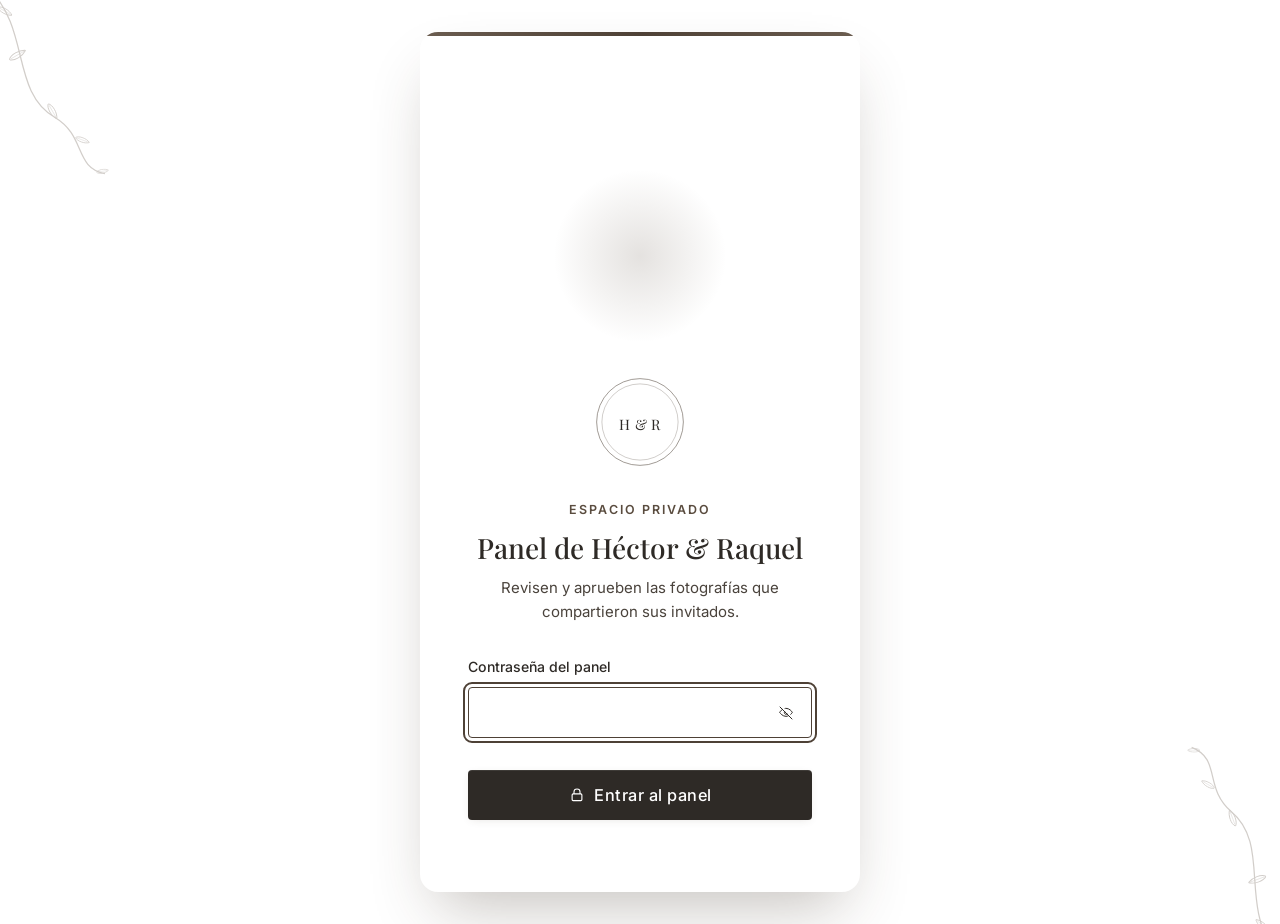
==== commit 51bcf730: "Agrega versión (?v=1) a los CSS/JS enlazados para evitar caché vieja del navegador GitHub Pages sirv" ====
--- a/admin.html
+++ b/admin.html
@@ -14,8 +14,8 @@
 <link rel="preconnect" href="https://fonts.googleapis.com">
 <link rel="preconnect" href="https://fonts.gstatic.com" crossorigin>
 <link href="https://fonts.googleapis.com/css2?family=Playfair+Display:ital,wght@0,400;0,500;0,600;0,700;1,500&family=Cormorant+Garamond:ital,wght@0,400;0,500;1,400;1,500&family=Inter:wght@300;400;500;600&display=swap" rel="stylesheet">
-<link rel="stylesheet" href="styles.css">
-<link rel="stylesheet" href="admin.css">
+<link rel="stylesheet" href="styles.css?v=1">
+<link rel="stylesheet" href="admin.css?v=1">
 </head>
 <body class="admin-body">
 
@@ -271,7 +271,7 @@
   <li class="admin-card admin-card--skeleton" aria-hidden="true"></li>
 </template>
 
-<script src="config.js" defer></script>
-<script src="admin.js" defer></script>
+<script src="config.js?v=1" defer></script>
+<script src="admin.js?v=1" defer></script>
 </body>
 </html>
--- a/styles.css
+++ b/styles.css
@@ -111,7 +111,12 @@
    (fondo y texto quedaban desincronizados). Se fuerza siempre el modo claro. */
 
 /* ---------- Base ---------- */
-html { -webkit-text-size-adjust: 100%; scroll-behavior: smooth; scroll-padding-top: var(--nav-height); }
+/* overflow-x:hidden también en <html> (no solo <body>): en iOS Safari, un
+   hijo con scroll horizontal propio (como la fila de filtros) puede
+   "filtrarse" y volver desplazable TODA la página si <html> no lo contiene
+   también — es la causa de que en el panel se vieran las tarjetas de resumen
+   y el botón de descarga cortados/movidos en el celular. */
+html { -webkit-text-size-adjust: 100%; scroll-behavior: smooth; scroll-padding-top: var(--nav-height); overflow-x: hidden; max-width: 100vw; }
 
 /* Barra de scroll a juego con la paleta (Firefox + navegadores basados en WebKit/Blink).
    Se aplica en todo el sitio, incluido el panel de administración. */
@@ -129,6 +134,7 @@
   font-size: var(--fs-body);
   line-height: 1.6;
   overflow-x: hidden;
+  max-width: 100vw;
   min-height: 100dvh;
 }
 body.no-scroll { overflow: hidden; }
@@ -275,21 +281,32 @@
 }
 
 .menu-movil__overlay {
-  position: fixed; inset: 0; top: var(--nav-height); background: rgba(46,42,38,0.35);
+  position: fixed; inset: 0; top: var(--nav-height); background: rgba(46,42,38,0.4);
+  backdrop-filter: blur(2px); -webkit-backdrop-filter: blur(2px);
   animation: fadeIn var(--dur-fast) var(--ease-out);
 }
 .menu-movil {
   position: fixed; top: var(--nav-height); left: 0; right: 0; z-index: var(--z-nav);
   background: var(--color-blanco-calido); box-shadow: var(--shadow-lg);
-  padding: var(--space-5); display: flex; flex-direction: column; gap: var(--space-1);
+  padding: var(--space-4) var(--space-5) var(--space-5); display: flex; flex-direction: column;
   border-radius: 0 0 var(--radius-lg) var(--radius-lg);
+  border-top: 1px solid var(--color-beige);
   animation: menuDown var(--dur-base) var(--ease-out);
   max-height: calc(100dvh - var(--nav-height)); overflow-y: auto;
 }
 @keyframes menuDown { from { opacity: 0; transform: translateY(-12px); } to { opacity: 1; transform: translateY(0); } }
-.menu-movil a { padding: var(--space-4) var(--space-3); font-size: 1.05rem; border-radius: var(--radius-sm); min-height: 44px; display: flex; align-items: center; }
-.menu-movil a:hover, .menu-movil a:focus-visible { background: var(--color-marfil); }
-.menu-movil__cta { margin-top: var(--space-3); width: 100%; }
+.menu-movil a {
+  padding: var(--space-4) var(--space-3); font-size: 1.05rem; min-height: 44px;
+  display: flex; align-items: center; color: var(--color-texto);
+  border-bottom: 1px solid var(--color-beige);
+  border-left: 2px solid transparent;
+  transition: background var(--dur-fast) var(--ease-out), border-color var(--dur-fast) var(--ease-out), padding-left var(--dur-fast) var(--ease-out);
+}
+.menu-movil a:last-of-type { border-bottom: none; }
+.menu-movil a:hover, .menu-movil a:focus-visible {
+  background: var(--color-marfil); border-left-color: var(--color-dorado-oscuro); padding-left: var(--space-4);
+}
+.menu-movil__cta { margin-top: var(--space-4); width: 100%; }
 @media (min-width: 900px) { .menu-movil, .menu-movil__overlay { display: none !important; } }
 
 /* ==========================================================================
@@ -443,7 +460,16 @@
 }
 
 .galeria__contador { text-align: center; font-size: 0.85rem; color: var(--color-texto-suave); font-style: italic; font-family: var(--font-serif-italic); min-height: 1.4em; }
-.galeria__filtros-envoltura { position: relative; margin: var(--space-7) 0; overflow-x: auto; overflow-y: hidden; -webkit-overflow-scrolling: touch; scrollbar-width: none; }
+.galeria__filtros-envoltura {
+  position: relative; margin: var(--space-7) 0; overflow-x: auto; overflow-y: hidden;
+  -webkit-overflow-scrolling: touch; scrollbar-width: none;
+  /* max-width:100% explícito: .galeria__filtros (el hijo) usa width:max-content
+     a propósito para poder desplazarse, pero sin este límite en el propio
+     envoltorio algunos navegadores móviles ensanchan la página entera en vez
+     de solo esta fila (el bug de las tarjetas y el botón "movidos" en el
+     panel). Es la misma fila que usa el panel de administración. */
+  max-width: 100%;
+}
 .galeria__filtros-envoltura::-webkit-scrollbar { display: none; }
 /* En celular no caben todas las categorías: la fila se desliza horizontal,
    pero un corte seco en el borde se ve como un botón roto en vez de "hay más,
@@ -619,7 +645,7 @@
 .campo-grupo { margin-top: var(--space-5); text-align: left; }
 .campo-grupo label { display: block; font-size: 0.88rem; font-weight: 500; margin-bottom: var(--space-2); }
 .campo-opcional { font-weight: 400; color: var(--color-texto-suave); }
-.campo-grupo input[type="text"], .campo-grupo select, .campo-grupo textarea {
+.campo-grupo input[type="text"], .campo-grupo input[type="password"], .campo-grupo select, .campo-grupo textarea {
   width: 100%; min-height: 48px; padding: var(--space-3); border-radius: var(--radius-sm);
   border: 1.4px solid var(--color-beige); background: var(--color-blanco-calido);
   font-size: 1rem; /* evita zoom automático en iOS */
--- a/admin.css
+++ b/admin.css
@@ -76,7 +76,7 @@
 /* ==========================================================================
    PANEL — estructura general
    ========================================================================== */
-.panel { min-height: 100dvh; padding-bottom: var(--space-9); animation: panelEntrada 500ms var(--ease-out) both; }
+.panel { min-height: 100dvh; padding-bottom: var(--space-9); animation: panelEntrada 500ms var(--ease-out) both; overflow-x: hidden; }
 @keyframes panelEntrada { from { opacity: 0; } to { opacity: 1; } }
 
 .panel-header {
@@ -102,6 +102,7 @@
   background: var(--color-blanco-calido); border-radius: var(--radius-md); padding: var(--space-5) var(--space-4);
   text-align: center; box-shadow: var(--shadow-sm); border-top: 3px solid var(--color-taupe);
   animation: tarjetaResumenEntrada 500ms var(--ease-out) both;
+  min-width: 0; /* si no, una celda de grid puede negarse a encogerse por debajo del contenido y forzar scroll horizontal */
 }
 .resumen-tarjeta--pendiente { border-top-color: var(--color-dorado); }
 .resumen-tarjeta--publicada { border-top-color: var(--color-exito); }
@@ -144,8 +145,17 @@
   display: flex; flex-wrap: wrap; align-items: center; justify-content: space-between; gap: var(--space-4);
   padding: var(--space-8) var(--space-5) 0; max-width: 1200px; margin-inline: auto;
 }
-.panel-filtros-envoltura { margin: 0; flex: 1; min-width: 0; }
+.panel-filtros-envoltura { margin: 0; flex: 1; min-width: 0; max-width: 100%; }
 .panel-controles .btn { flex-shrink: 0; }
+
+/* En celular, "flex:1" apretaba los filtros a una tira angosta para dejarle
+   lugar al botón "Descargar álbum" en la misma fila — se veía apretado y
+   difícil de tocar. Se apilan: filtros arriba con todo el ancho, botón
+   abajo también a todo el ancho. */
+@media (max-width: 640px) {
+  .panel-controles { flex-direction: column; align-items: stretch; }
+  .panel-controles .btn { width: 100%; justify-content: center; }
+}
 
 /* ==========================================================================
    CONTENIDO — tarjetas tipo "impresión montada"
@@ -216,7 +226,7 @@
 .admin-card__confirmar .btn { flex: none; width: 100%; }
 
 .admin-card--skeleton {
-  aspect-ratio: 4/6.2; opacity: 1; transform: none; animation: none;
+  aspect-ratio: 4/6.2; opacity: 1; transform: none;
   background: linear-gradient(100deg, var(--color-blanco-calido) 20%, var(--color-marfil) 40%, var(--color-blanco-calido) 60%);
   background-size: 200% 100%; animation: shimmer 1.6s ease-in-out infinite;
 }
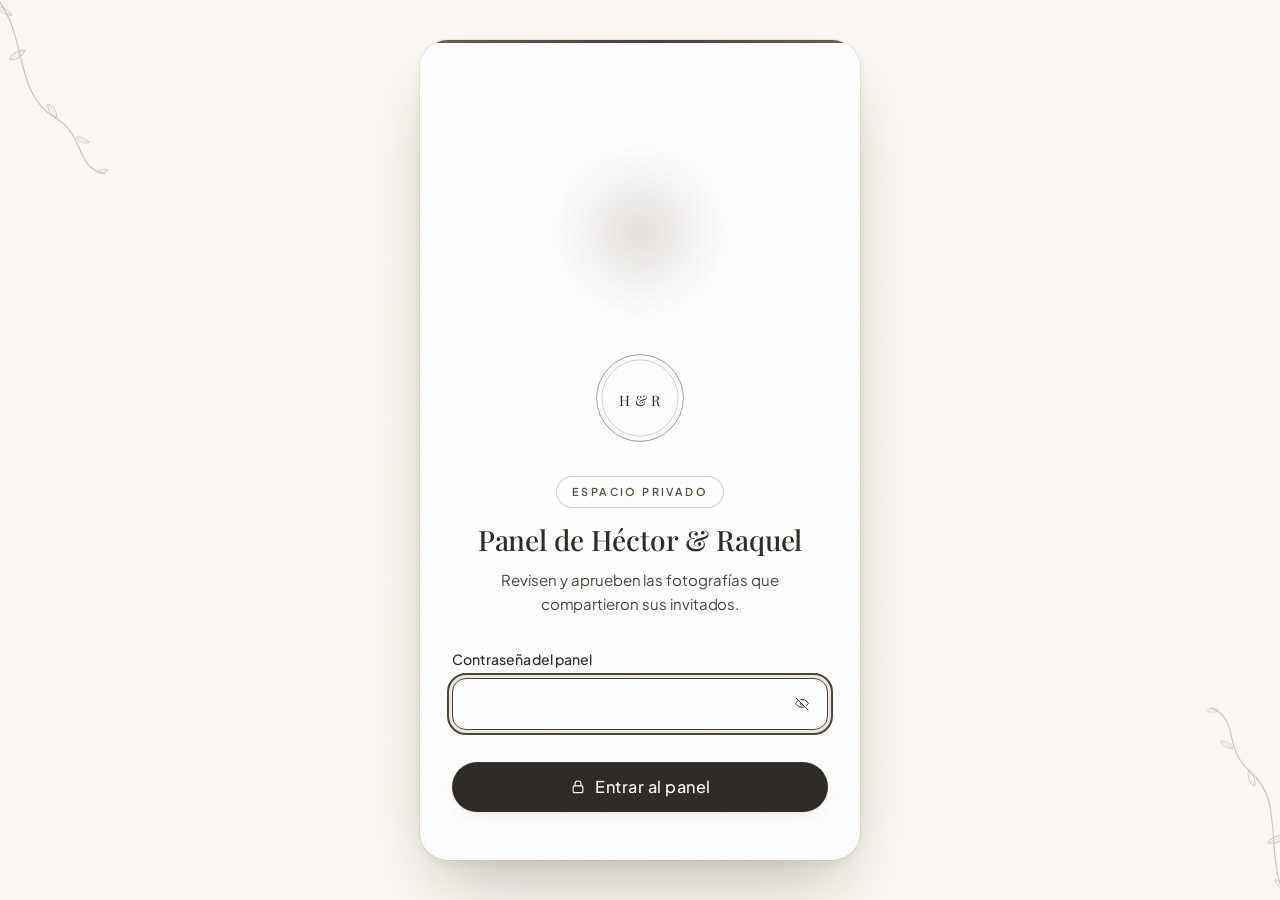
==== commit a048db7c: "Rediseño visual, panel admin más rápido y botón volver arriba - Sitio público: tipografía Plus Jakar" ====
--- a/admin.html
+++ b/admin.html
@@ -13,9 +13,9 @@
 <link rel="apple-touch-icon" sizes="180x180" href="assets/icons/apple-touch-icon.png">
 <link rel="preconnect" href="https://fonts.googleapis.com">
 <link rel="preconnect" href="https://fonts.gstatic.com" crossorigin>
-<link href="https://fonts.googleapis.com/css2?family=Playfair+Display:ital,wght@0,400;0,500;0,600;0,700;1,500&family=Cormorant+Garamond:ital,wght@0,400;0,500;1,400;1,500&family=Inter:wght@300;400;500;600&display=swap" rel="stylesheet">
-<link rel="stylesheet" href="styles.css?v=1">
-<link rel="stylesheet" href="admin.css?v=1">
+<link href="https://fonts.googleapis.com/css2?family=Playfair+Display:ital,wght@0,400;0,500;0,600;0,700;1,500&family=Cormorant+Garamond:ital,wght@0,400;0,500;1,400;1,500&family=Plus+Jakarta+Sans:wght@300;400;500;600;700&display=swap" rel="stylesheet">
+<link rel="stylesheet" href="styles.css?v=8">
+<link rel="stylesheet" href="admin.css?v=8">
 </head>
 <body class="admin-body">
 
@@ -158,7 +158,7 @@
   </div>
 
   <main class="panel-contenido">
-    <div class="admin-grid" id="admin-grid" aria-live="polite"></div>
+    <ul class="admin-grid" id="admin-grid" aria-live="polite"></ul>
 
     <p class="admin-vacio" id="admin-vacio" hidden>No hay fotografías que coincidan con este filtro.</p>
     <div class="admin-error" id="admin-error" hidden>
@@ -271,7 +271,7 @@
   <li class="admin-card admin-card--skeleton" aria-hidden="true"></li>
 </template>
 
-<script src="config.js?v=1" defer></script>
-<script src="admin.js?v=1" defer></script>
+<script src="config.js?v=8" defer></script>
+<script src="admin.js?v=8" defer></script>
 </body>
 </html>
--- a/styles.css
+++ b/styles.css
@@ -669,12 +669,22 @@
 /* ==========================================================================
    GRACIAS
    ========================================================================== */
-.gracias { position: relative; padding: var(--space-9) var(--space-4); text-align: center; overflow: hidden; }
+.gracias { position: relative; isolation: isolate; padding: var(--space-9) var(--space-4); text-align: center; overflow: hidden; display: flex; align-items: center; min-height: clamp(460px, 38vw, 620px); }
 .gracias__bg { position: absolute; inset: 0; z-index: -1; }
-.gracias__bg img { width: 100%; height: 100%; object-fit: cover; animation: heroKenBurns 26s ease-in-out infinite alternate; transform-origin: center; }
+/* La foto de cierre es horizontal (3:2) y la sección es mucho más ancha que alta:
+   con object-position centrado el recorte cortaba las caras. Se ancla arriba-izquierda
+   (la pareja está en ~30-52% del ancho y ~10-30% del alto de la foto). */
+.gracias__bg img { width: 100%; height: 100%; object-fit: cover; object-position: 40% 8%; animation: heroKenBurns 26s ease-in-out infinite alternate; transform-origin: 40% 15%; }
 .gracias__scrim { position: absolute; inset: 0; background: linear-gradient(180deg, rgba(46,42,38,0.72), rgba(46,42,38,0.82)); }
-.gracias__contenido { position: relative; max-width: 620px; margin-inline: auto; color: var(--color-blanco-calido); }
+.gracias__contenido { position: relative; width: 100%; max-width: 620px; margin-inline: auto; color: var(--color-blanco-calido); }
 .gracias .section-title { color: var(--color-blanco-calido); }
+/* En pantallas anchas el texto se mueve a la derecha para no tapar a la pareja,
+   y el degradado oscurece solo ese lado en vez de toda la foto. */
+@media (min-width: 1000px) {
+  .gracias { padding-inline: 6%; }
+  .gracias__scrim { background: linear-gradient(90deg, rgba(46,42,38,0.08) 0%, rgba(46,42,38,0.2) 42%, rgba(46,42,38,0.8) 68%, rgba(46,42,38,0.88) 100%); }
+  .gracias__contenido { width: min(520px, 42%); max-width: none; margin-inline: auto 0; }
+}
 .gracias__texto { margin: var(--space-5) auto var(--space-6); font-size: var(--fs-lead); color: rgba(255,255,255,0.9); }
 
 /* ==========================================================================
@@ -805,3 +815,248 @@
 
 /* ---------- Icono sprite: no debe pintarse ---------- */
 .icon-sprite { position: absolute; width: 0; height: 0; overflow: hidden; }
+
+/* ==========================================================================
+   CAPA DE REFINAMIENTO VISUAL (redesign-preserve)
+   Se conserva paleta, estructura y textos; se refinan tipografía, ritmo,
+   profundidad y movimiento. El movimiento usa transform/opacity (y blur solo
+   en elementos pequeños) y se apaga con prefers-reduced-motion.
+   ========================================================================== */
+:root {
+  --font-sans: 'Plus Jakarta Sans', -apple-system, BlinkMacSystemFont, 'Segoe UI', system-ui, sans-serif;
+  --ease-spring: cubic-bezier(0.32, 0.72, 0, 1);
+  --color-ivory: #FBF8F3;
+  /* Sombras difusas teñidas de taupe: reemplazan las más duras de antes. */
+  --shadow-sm: 0 1px 2px rgba(74,60,42,0.06), 0 6px 16px -6px rgba(74,60,42,0.14);
+  --shadow-md: 0 2px 4px rgba(74,60,42,0.05), 0 18px 40px -14px rgba(74,60,42,0.22);
+  --shadow-lg: 0 4px 8px rgba(58,46,34,0.06), 0 34px 70px -22px rgba(58,46,34,0.32);
+  --radius-pill: 999px;
+  --radius-shell: 22px;
+  --radius-core: 16px;
+}
+body { letter-spacing: -0.003em; }
+
+/* Grano de papel muy sutil: capa fija, estática y sin eventos (no cuesta rendimiento). */
+body::after {
+  content: ''; position: fixed; inset: 0; z-index: 2; pointer-events: none; opacity: 0.03;
+  background-image: url("data:image/svg+xml;utf8,<svg xmlns='http://www.w3.org/2000/svg' width='160' height='160'><filter id='n'><feTurbulence type='fractalNoise' baseFrequency='0.85' numOctaves='2' stitchTiles='stitch'/><feColorMatrix values='0 0 0 0 0.3  0 0 0 0 0.25  0 0 0 0 0.2  0 0 0 0.9 0'/></filter><rect width='100%' height='100%' filter='url(%23n)'/></svg>");
+}
+
+/* ---------- Barra de progreso de lectura (CSS puro con scroll-timeline) ---------- */
+.scroll-progress { display: none; }
+@supports (animation-timeline: scroll()) {
+  .scroll-progress {
+    display: block; position: fixed; top: 0; left: 0; right: 0; height: 2px; z-index: calc(var(--z-nav) + 1);
+    background: linear-gradient(90deg, var(--color-champagne), var(--color-taupe-oscuro));
+    transform-origin: left center; transform: scaleX(0);
+    animation: scrollProgress linear both; animation-timeline: scroll(root);
+  }
+}
+@keyframes scrollProgress { to { transform: scaleX(1); } }
+
+/* ---------- Navegación: isla de vidrio flotante ---------- */
+.nav {
+  top: 12px; left: 12px; right: 12px; margin-inline: auto; max-width: 1240px; height: 64px;
+  border-radius: var(--radius-pill);
+  background: rgba(255,255,255,0.72); -webkit-backdrop-filter: blur(18px) saturate(1.4); backdrop-filter: blur(18px) saturate(1.4);
+  border: 1px solid rgba(255,255,255,0.7);
+  box-shadow: 0 1px 0 rgba(255,255,255,0.8) inset, 0 10px 30px -14px rgba(74,60,42,0.28);
+  transition: background-color 500ms var(--ease-spring), box-shadow 500ms var(--ease-spring);
+}
+.nav.is-scrolled { background: rgba(255,255,255,0.9); box-shadow: 0 1px 0 rgba(255,255,255,0.9) inset, 0 16px 40px -16px rgba(74,60,42,0.38); }
+.nav__enlaces a::after { transition: right 520ms var(--ease-spring); }
+.menu-movil__overlay { top: calc(var(--nav-height) + 4px); }
+.menu-movil { top: calc(var(--nav-height) + 4px); margin-inline: 12px; border-radius: var(--radius-shell); animation: menuDown 520ms var(--ease-spring); }
+.menu-movil a { opacity: 0; animation: linkIn 560ms var(--ease-spring) forwards; }
+.menu-movil a:nth-of-type(1) { animation-delay: 60ms; }
+.menu-movil a:nth-of-type(2) { animation-delay: 110ms; }
+.menu-movil a:nth-of-type(3) { animation-delay: 160ms; }
+.menu-movil a:nth-of-type(4) { animation-delay: 210ms; }
+@keyframes linkIn { from { opacity: 0; transform: translateY(14px); } to { opacity: 1; transform: translateY(0); } }
+
+/* ---------- Etiquetas (eyebrow) en píldora ---------- */
+.eyebrow {
+  display: inline-block; padding: 0.38rem 0.95rem; font-size: 0.68rem; letter-spacing: 0.22em;
+  border: 1px solid rgba(107,93,80,0.26); border-radius: var(--radius-pill); background: rgba(255,255,255,0.6);
+}
+.eyebrow--center { display: block; width: fit-content; margin-inline: auto; margin-bottom: var(--space-4); }
+
+/* ---------- Botones: píldoras con física de resorte ---------- */
+.btn {
+  border-radius: var(--radius-pill);
+  transform: translate(var(--mx, 0px), var(--my, 0px));
+  transition: transform 500ms var(--ease-spring), box-shadow 400ms var(--ease-spring), background-color 300ms var(--ease-spring), border-color 300ms var(--ease-spring), color 300ms var(--ease-spring);
+}
+.btn:hover { transform: translate(var(--mx, 0px), calc(var(--my, 0px) - 2px)); }
+.btn:active { transform: translate(var(--mx, 0px), var(--my, 0px)) scale(0.97); transition-duration: 120ms; }
+.btn--primary:hover { box-shadow: var(--shadow-md), 0 0 0 6px rgba(107,93,80,0.08); }
+.btn__icon { transition: transform 500ms var(--ease-spring); }
+.btn:hover .btn__icon { transform: translateY(-2px) scale(1.08); }
+.icon-btn { transition: transform 450ms var(--ease-spring), background-color 250ms var(--ease-spring), color 250ms var(--ease-spring); }
+.icon-btn:hover { transform: translateY(-2px) scale(1.06); }
+
+/* ---------- Monogramas: se "dibujan" al aparecer ---------- */
+.monogram--hero circle:nth-of-type(-n+2), .monogram--gracias circle:nth-of-type(-n+2), .monogram--nav circle:nth-of-type(-n+2) {
+  stroke-dasharray: 560; stroke-dashoffset: 560; animation: monoDraw 2400ms var(--ease-spring) 300ms forwards;
+}
+.monogram--hero circle:nth-of-type(2), .monogram--gracias circle:nth-of-type(2) { animation-delay: 700ms; }
+@keyframes monoDraw { to { stroke-dashoffset: 0; } }
+.monogram--hero svg { animation: monoFloat 7s ease-in-out 2.6s infinite alternate; }
+@keyframes monoFloat { from { transform: translateY(0) rotate(0); } to { transform: translateY(-6px) rotate(2deg); } }
+
+/* ---------- Hero: resplandor que respira ---------- */
+.hero__content::before { animation: glowBreathe 9s ease-in-out infinite alternate; }
+@keyframes glowBreathe { from { opacity: 0.7; transform: translateX(-50%) scale(0.96); } to { opacity: 1; transform: translateX(-50%) scale(1.06); } }
+
+/* ---------- Revelados: blur + subida pesada (900ms) ---------- */
+.reveal-on-scroll { filter: blur(7px); transform: translateY(34px); transition: opacity 900ms var(--ease-spring), transform 900ms var(--ease-spring), filter 900ms var(--ease-spring); }
+.reveal-on-scroll.is-visible { filter: blur(0); }
+.reveal-on-scroll.titulo-mascara { filter: none; }
+
+/* ---------- Color: secciones con aire marfil para dar ritmo ---------- */
+.galeria, .subir { background: var(--color-ivory); }
+.galeria__filtros-envoltura::before { background: linear-gradient(90deg, var(--color-ivory), rgba(251,248,243,0)); }
+.galeria__filtros-envoltura::after { background: linear-gradient(270deg, var(--color-ivory), rgba(251,248,243,0)); }
+
+/* ---------- Galería: doble bisel, entrada escalonada y blur-up ---------- */
+.foto-card {
+  opacity: 0; transform: translateY(26px) scale(0.97);
+  transition: opacity 800ms var(--ease-spring), transform 800ms var(--ease-spring), box-shadow 500ms var(--ease-spring);
+}
+.foto-card.is-visible { opacity: 1; transform: translateY(0) scale(1); transition-delay: var(--delay, 0ms); }
+.foto-card.is-visible:hover { transform: translateY(-6px); transition-delay: 0ms; box-shadow: none; }
+.foto-card__boton {
+  padding: 6px; border-radius: var(--radius-shell); background: rgba(255,255,255,0.8);
+  box-shadow: 0 0 0 1px rgba(107,93,80,0.1), var(--shadow-sm); transition: box-shadow 500ms var(--ease-spring), background-color 400ms var(--ease-spring);
+}
+.foto-card:hover .foto-card__boton { box-shadow: 0 0 0 1px rgba(107,93,80,0.16), var(--shadow-lg); background: #fff; }
+.foto-card__marco { border-radius: var(--radius-core); }
+.foto-card__img { transition: transform 1100ms var(--ease-spring), opacity 700ms var(--ease-spring), filter 900ms var(--ease-spring); }
+.foto-card__img.is-loading { opacity: 0; filter: blur(16px); transform: scale(1.08); }
+.foto-card__boton:hover .foto-card__img { transform: scale(1.06); }
+.foto-card__meta { padding: var(--space-3) var(--space-2) var(--space-2); }
+.foto-card__favorito { transition: transform 450ms var(--ease-spring), background-color 250ms var(--ease-spring), opacity 300ms var(--ease-spring); opacity: 0; transform: translateY(-4px) scale(0.9); }
+.foto-card:hover .foto-card__favorito, .foto-card__favorito:focus-visible, .foto-card__favorito[aria-pressed="true"] { opacity: 1; transform: none; }
+@media (hover: none) { .foto-card__favorito { opacity: 1; transform: none; } }
+.filtro-pill { transition: color 300ms var(--ease-spring), border-color 300ms var(--ease-spring), transform 400ms var(--ease-spring); }
+.filtro-pill:active { transform: scale(0.95); }
+.filtro-pill__indicador { transition: transform 600ms var(--ease-spring), width 600ms var(--ease-spring), opacity 250ms var(--ease-spring); }
+
+/* ---------- Historia y destacadas: profundidad ---------- */
+.historia__foto { border-radius: var(--radius-core); box-shadow: var(--shadow-md); }
+.historia__foto--secundaria { border-radius: var(--radius-shell); }
+@supports (animation-timeline: view()) {
+  .historia__foto img { transform: scale(1.14); animation: parallaxFoto linear both; animation-timeline: view(); }
+}
+@keyframes parallaxFoto { from { transform: translateY(-5%) scale(1.14); } to { transform: translateY(5%) scale(1.14); } }
+.destacada-principal, .destacada-secundaria {
+  border-radius: var(--radius-shell);
+  transform: perspective(1000px) rotateX(var(--rx, 0deg)) rotateY(var(--ry, 0deg)) translateY(var(--ty, 0px));
+  transition: transform 600ms var(--ease-spring), box-shadow 500ms var(--ease-spring);
+}
+.destacada-secundaria { padding: 6px; background: rgba(255,255,255,0.85); box-shadow: 0 0 0 1px rgba(107,93,80,0.1), var(--shadow-sm); }
+.destacada-secundaria img { border-radius: var(--radius-core); }
+.destacada-principal:hover, .destacada-secundaria:hover { --ty: -4px; transform: perspective(1000px) rotateX(var(--rx, 0deg)) rotateY(var(--ry, 0deg)) translateY(var(--ty)); }
+.destacada-principal__frase { text-wrap: balance; }
+
+/* ---------- Subida: foco de luz que sigue al puntero ---------- */
+.dropzone {
+  position: relative; border-radius: var(--radius-shell); overflow: hidden;
+  background-image: radial-gradient(260px circle at var(--px, 50%) var(--py, 50%), rgba(107,93,80,0.11), transparent 70%);
+  background-repeat: no-repeat;
+  transition: border-color 300ms var(--ease-spring), background-color 300ms var(--ease-spring), transform 500ms var(--ease-spring);
+}
+.dropzone.is-dragover { transform: scale(1.015); }
+.dropzone__icono { transition: transform 700ms var(--ease-spring); animation: iconFloat 4.5s ease-in-out infinite alternate; }
+.dropzone:hover .dropzone__icono { transform: translateY(-4px) scale(1.08); }
+@keyframes iconFloat { from { translate: 0 0; } to { translate: 0 -5px; } }
+.campo-grupo input[type="text"], .campo-grupo input[type="password"], .campo-grupo select, .campo-grupo textarea {
+  border-radius: 14px; background: rgba(255,255,255,0.9);
+  transition: border-color 300ms var(--ease-spring), box-shadow 400ms var(--ease-spring), background-color 300ms var(--ease-spring);
+}
+.campo-grupo input:focus, .campo-grupo select:focus, .campo-grupo textarea:focus { box-shadow: 0 0 0 4px rgba(107,93,80,0.14); background: #fff; }
+.cola-item { border-radius: 14px; box-shadow: 0 0 0 1px rgba(107,93,80,0.08); }
+.cola-item__relleno, .subida-progreso__relleno { transition: width 700ms var(--ease-spring); background: linear-gradient(90deg, var(--color-taupe), var(--color-taupe-oscuro)); }
+
+/* ---------- FAB con pulso suave ---------- */
+.fab-subir::after { content: ''; position: absolute; inset: 0; border-radius: 50%; border: 1.5px solid var(--color-taupe); opacity: 0; animation: fabPulse 3.2s var(--ease-spring) infinite; pointer-events: none; }
+@keyframes fabPulse { 0% { transform: scale(1); opacity: 0.5; } 70%, 100% { transform: scale(1.7); opacity: 0; } }
+
+/* ---------- Visor y modales: entran con resorte ---------- */
+.lightbox:not([hidden]) .lightbox__figura { animation: lbIn 650ms var(--ease-spring); }
+.lightbox__figura img { border-radius: var(--radius-core); }
+.lightbox__figura img.lb-in { animation: lbSwap 600ms var(--ease-spring); }
+.lightbox__nav { transition: transform 450ms var(--ease-spring), background-color 250ms var(--ease-spring); }
+.lightbox__nav:hover { background: rgba(255,255,255,0.26); transform: translateY(-50%) scale(1.08); }
+@keyframes lbIn { from { opacity: 0; transform: scale(0.94) translateY(18px); filter: blur(8px); } to { opacity: 1; transform: none; filter: blur(0); } }
+@keyframes lbSwap { from { opacity: 0; transform: scale(0.97); filter: blur(6px); } to { opacity: 1; transform: none; filter: blur(0); } }
+.modal:not([hidden]) .modal__panel { animation: lbIn 600ms var(--ease-spring); }
+.modal__panel { border-radius: var(--radius-shell); }
+
+/* ---------- Cierre y pie ---------- */
+.gracias .btn--invertido { background: rgba(255,255,255,0.06); }
+.site-footer__enlace { transition: color 300ms var(--ease-spring), text-underline-offset 400ms var(--ease-spring); }
+.site-footer__enlace:hover { text-underline-offset: 7px; }
+
+@media (max-width: 640px) {
+  .nav { top: 8px; left: 8px; right: 8px; }
+  .menu-movil { margin-inline: 8px; }
+  .historia__foto img { animation: none; transform: none; }
+}
+@media (prefers-reduced-motion: reduce) {
+  body::after { display: none; }
+  .reveal-on-scroll, .foto-card, .foto-card.is-visible { filter: none !important; }
+  .foto-card__img.is-loading { filter: none; transform: none; }
+  .monogram--hero circle, .monogram--gracias circle, .monogram--nav circle { stroke-dashoffset: 0 !important; animation: none !important; }
+  .scroll-progress { display: none !important; }
+}
+
+/* Móvil: objetivos táctiles de 44px y ajustes para pantallas muy angostas */
+.nav__brand { min-height: 44px; }
+@media (max-width: 360px) {
+  :root { --space-9: 4.5rem; --space-8: 3.5rem; }
+  .container { padding-inline: var(--space-4); }
+  .btn--large { padding-inline: var(--space-5); }
+}
+@supports (padding: max(0px)) {
+  .site-footer { padding-bottom: max(var(--space-7), calc(var(--space-5) + env(safe-area-inset-bottom))); }
+}
+
+/* ==========================================================================
+   VOLVER ARRIBA — píldora de vidrio con anillo de progreso de lectura
+   ========================================================================== */
+.scroll-top {
+  position: fixed; z-index: var(--z-fab); width: 48px; height: 48px; border-radius: 50%;
+  right: max(var(--space-5), env(safe-area-inset-right)); bottom: max(var(--space-5), env(safe-area-inset-bottom));
+  display: grid; place-items: center; color: var(--color-carbon);
+  background: rgba(255,255,255,0.82); -webkit-backdrop-filter: blur(14px) saturate(1.4); backdrop-filter: blur(14px) saturate(1.4);
+  box-shadow: 0 0 0 1px rgba(255,255,255,0.7) inset, 0 12px 28px -10px rgba(74,60,42,0.38);
+  opacity: 0; visibility: hidden; transform: translateY(18px) scale(0.86); pointer-events: none;
+  transition: opacity 450ms var(--ease-spring), transform 600ms var(--ease-spring), visibility 0s linear 450ms,
+              background-color 300ms var(--ease-spring), color 300ms var(--ease-spring), box-shadow 400ms var(--ease-spring);
+  touch-action: manipulation; -webkit-tap-highlight-color: transparent;
+}
+.scroll-top[data-visible="true"] { opacity: 1; visibility: visible; transform: none; pointer-events: auto; transition-delay: 0s; }
+.scroll-top:hover { background: var(--color-carbon); color: var(--color-blanco-calido); box-shadow: 0 16px 34px -10px rgba(46,42,38,0.55); transform: translateY(-3px); }
+.scroll-top:active { transform: scale(0.94); transition-duration: 120ms; }
+.scroll-top__anillo { position: absolute; inset: 0; width: 100%; height: 100%; transform: rotate(-90deg); pointer-events: none; }
+.scroll-top__anillo circle { fill: none; stroke-width: 1.6; }
+.scroll-top__pista { stroke: rgba(107,93,80,0.18); }
+.scroll-top__progreso { stroke: var(--color-taupe-oscuro); stroke-linecap: round; stroke-dasharray: 100; stroke-dashoffset: 100; transition: stroke 300ms var(--ease-spring); }
+.scroll-top:hover .scroll-top__progreso { stroke: var(--color-champagne); }
+.scroll-top:hover .scroll-top__pista { stroke: rgba(255,255,255,0.18); }
+@supports (animation-timeline: scroll()) {
+  .scroll-top__progreso { animation: scrollTopAnillo linear both; animation-timeline: scroll(root); }
+}
+@keyframes scrollTopAnillo { to { stroke-dashoffset: 0; } }
+.scroll-top__flecha { position: relative; width: 20px; height: 20px; transition: transform 500ms var(--ease-spring); }
+.scroll-top:hover .scroll-top__flecha { transform: translateY(-3px); }
+.scroll-top:focus-visible { outline: 2.5px solid var(--color-dorado-oscuro); outline-offset: 3px; }
+
+/* En celular va a la izquierda: a la derecha ya vive el botón flotante de "Subir fotografías". */
+@media (max-width: 899px) {
+  .scroll-top { right: auto; left: max(var(--space-4), env(safe-area-inset-left)); bottom: max(var(--space-4), env(safe-area-inset-bottom)); width: 46px; height: 46px; }
+}
+@media (prefers-reduced-motion: reduce) {
+  .scroll-top, .scroll-top__flecha { transition-duration: 1ms !important; }
+}
--- a/admin.css
+++ b/admin.css
@@ -355,3 +355,173 @@
     animation: none !important; opacity: 1 !important; transform: none !important;
   }
 }
+
+/* ==========================================================================
+   REFINAMIENTO DEL PANEL (redesign-preserve) — mismo lenguaje que el sitio
+   de invitados: isla de vidrio, doble bisel, resortes y tamaños táctiles.
+   ========================================================================== */
+.admin-body { background: var(--color-ivory); }
+
+/* ---------- Acceso ---------- */
+.login-pantalla { padding-inline: max(var(--space-4), env(safe-area-inset-left)); }
+.login-tarjeta {
+  border-radius: 28px; padding: var(--space-8) var(--space-6) var(--space-7);
+  box-shadow: 0 0 0 1px rgba(107,93,80,0.08), var(--shadow-lg);
+  animation: loginEntrada 900ms var(--ease-spring) both;
+}
+.login-tarjeta::before { height: 3px; border-radius: 28px 28px 0 0; }
+.login-form__boton { transition: transform 500ms var(--ease-spring), box-shadow 400ms var(--ease-spring); }
+.login-pantalla__botanico { animation: botanicoMeceo 9s ease-in-out infinite alternate; transform-origin: top left; }
+.login-pantalla__botanico--br { transform-origin: bottom right; }
+@keyframes botanicoMeceo { from { rotate: -2deg; } to { rotate: 2.5deg; } }
+@media (max-width: 480px) {
+  .login-tarjeta { padding: var(--space-7) var(--space-5) var(--space-6); border-radius: 24px; }
+  .login-pantalla__botanico { width: 130px; height: 130px; }
+}
+
+/* ---------- Cabecera: isla de vidrio flotante ---------- */
+.panel-header {
+  top: max(8px, env(safe-area-inset-top)); margin: 8px 12px 0; border-radius: 26px;
+  padding: var(--space-3) var(--space-4); padding-top: var(--space-3);
+  background: rgba(255,255,255,0.78); -webkit-backdrop-filter: blur(18px) saturate(1.4); backdrop-filter: blur(18px) saturate(1.4);
+  border: 1px solid rgba(255,255,255,0.7); box-shadow: 0 10px 30px -14px rgba(74,60,42,0.28);
+  max-width: 1200px; margin-inline: auto; width: calc(100% - 24px);
+}
+.panel-header__titulo { font-size: 1.15rem; }
+.panel-header__acciones .btn { min-height: 44px; }
+
+/* ---------- Resumen: tarjetas con bisel y entrada escalonada ---------- */
+.panel-resumen { padding-top: var(--space-6); max-width: 1000px; margin-inline: auto; gap: var(--space-3); }
+.resumen-tarjeta {
+  position: relative; border-top: 0; border-radius: 20px; padding: var(--space-5) var(--space-3) var(--space-4); overflow: hidden;
+  background: rgba(255,255,255,0.9); box-shadow: 0 0 0 1px rgba(107,93,80,0.09), var(--shadow-sm);
+  animation: adminIn 800ms var(--ease-spring) both;
+  transition: transform 500ms var(--ease-spring), box-shadow 500ms var(--ease-spring);
+}
+.resumen-tarjeta:nth-child(2) { animation-delay: 70ms; }
+.resumen-tarjeta:nth-child(3) { animation-delay: 140ms; }
+.resumen-tarjeta:nth-child(4) { animation-delay: 210ms; }
+.resumen-tarjeta:hover { transform: translateY(-3px); box-shadow: 0 0 0 1px rgba(107,93,80,0.14), var(--shadow-md); }
+.resumen-tarjeta::before {
+  content: ''; position: absolute; left: 50%; top: 10px; width: 6px; height: 6px; border-radius: 50%;
+  translate: -50% 0; background: var(--color-taupe);
+}
+.resumen-tarjeta--pendiente::before { background: #B08A4A; box-shadow: 0 0 0 0 rgba(176,138,74,0.5); animation: latido 2.4s ease-out infinite; }
+.resumen-tarjeta--publicada::before { background: var(--color-exito); }
+.resumen-tarjeta--oculta::before { background: var(--color-taupe-oscuro); }
+@keyframes latido { 0% { box-shadow: 0 0 0 0 rgba(176,138,74,0.5); } 70%, 100% { box-shadow: 0 0 0 9px rgba(176,138,74,0); } }
+.resumen-tarjeta__numero { font-size: 2.1rem; margin-top: var(--space-2); font-variant-numeric: tabular-nums; }
+@keyframes adminIn { from { opacity: 0; translate: 0 22px; } to { opacity: 1; translate: 0 0; } }
+
+/* ---------- Interruptor de moderación ---------- */
+.panel-moderacion {
+  border-radius: 20px; padding: var(--space-4) var(--space-5); box-shadow: 0 0 0 1px rgba(107,93,80,0.09), var(--shadow-sm);
+  width: calc(100% - 40px); animation: adminIn 800ms var(--ease-spring) 280ms both;
+}
+.switch { width: 54px; height: 32px; margin-top: 0; }
+.switch__riel { background: var(--color-gris-calido); transition: background-color 400ms var(--ease-spring); box-shadow: inset 0 1px 3px rgba(74,60,42,0.18); }
+.switch__riel::before { top: 3px; left: 3px; width: 26px; height: 26px; transition: transform 500ms var(--ease-spring), width 300ms var(--ease-spring); }
+.switch:active .switch__riel::before { width: 31px; }
+.switch input:checked + .switch__riel::before { transform: translateX(22px); }
+.switch input:checked:active + .switch__riel::before { transform: translateX(17px); }
+
+/* ---------- Controles ---------- */
+.panel-controles { padding-top: var(--space-7); }
+@media (max-width: 640px) {
+  .panel-controles { padding-inline: var(--space-4); }
+  .panel-resumen { padding-inline: var(--space-4); }
+  .panel-moderacion { width: calc(100% - 32px); padding: var(--space-4); }
+}
+
+/* ---------- Tarjetas de fotografía ---------- */
+.panel-contenido { padding-inline: var(--space-5); }
+.admin-grid { gap: var(--space-5); list-style: none; padding: 0; margin: 0; }
+.admin-card {
+  border-radius: 20px; padding: 6px 6px var(--space-4); background: rgba(255,255,255,0.92);
+  box-shadow: 0 0 0 1px rgba(107,93,80,0.09), var(--shadow-md);
+  opacity: 1; transform: rotate(var(--giro, 0deg));
+  animation: adminIn 850ms var(--ease-spring) both; animation-delay: calc(var(--i, 0) * 55ms);
+  transition: transform 600ms var(--ease-spring), box-shadow 500ms var(--ease-spring);
+}
+.admin-card:hover { transform: translateY(-5px) rotate(0deg); box-shadow: 0 0 0 1px rgba(107,93,80,0.14), var(--shadow-lg); }
+.admin-card--saliendo { animation: tarjetaAdminSalida 320ms var(--ease-spring) forwards; }
+.admin-card__marco { border-radius: 15px; margin-bottom: var(--space-3); }
+.admin-card__img { transition: transform 1100ms var(--ease-spring); }
+.admin-card__enlace-imagen:hover .admin-card__img { transform: scale(1.06); }
+.admin-card__estado {
+  display: inline-flex; align-items: center; gap: 6px; padding: 5px 11px 5px 9px; font-size: 0.66rem;
+  background: rgba(46,42,38,0.72) !important; -webkit-backdrop-filter: blur(8px); backdrop-filter: blur(8px);
+}
+.admin-card__estado::before { content: ''; width: 6px; height: 6px; border-radius: 50%; background: var(--color-champagne); }
+.admin-card[data-status="publicada"] .admin-card__estado::before { background: #8FBF96; }
+.admin-card[data-status="pendiente"] .admin-card__estado::before { background: #E3B867; animation: latido 2.4s ease-out infinite; }
+.admin-card__info { padding-inline: var(--space-3); }
+.admin-card__acciones { padding-inline: var(--space-2); }
+.admin-card__acciones .btn { min-height: 44px; font-size: 0.82rem; }
+.admin-card__confirmar { border-radius: 16px; animation: lbIn 400ms var(--ease-spring); }
+.admin-vacio { border: 1.4px dashed rgba(107,93,80,0.3); border-radius: 22px; padding: var(--space-8) var(--space-5); margin-top: var(--space-4); }
+.admin-error { border-radius: 22px; background: rgba(138,53,45,0.05); padding: var(--space-7) var(--space-5); }
+
+@media (max-width: 640px) {
+  .panel-contenido { padding-inline: var(--space-3); }
+  .admin-grid { grid-template-columns: repeat(2, minmax(0, 1fr)); gap: var(--space-3); }
+  .admin-card { transform: none; border-radius: 16px; padding: 5px 5px var(--space-3); }
+  .admin-card:hover { transform: none; }
+  .admin-card__marco { border-radius: 12px; }
+  .admin-card__info { padding-inline: var(--space-2); }
+  .admin-card__acciones .btn { flex: 1 1 100%; }
+}
+
+/* ---------- Visor: hoja inferior en celular, resorte en escritorio ---------- */
+.visor-modal__overlay { background: rgba(46,42,38,0.55); }
+.visor-modal__panel { border-radius: 26px; padding: var(--space-5); animation: lbIn 600ms var(--ease-spring); }
+.visor-modal__imagen { border-radius: 16px; }
+.visor-modal__imagen.lb-in { animation: lbSwap 500ms var(--ease-spring); }
+.visor-modal__nav, .visor-modal__cerrar { transition: transform 450ms var(--ease-spring), background-color 250ms var(--ease-spring), opacity 250ms var(--ease-spring); }
+.visor-modal__nav:hover:not(:disabled), .visor-modal__cerrar:hover { background: var(--color-beige); transform: scale(1.08); }
+@media (max-width: 640px) {
+  .visor-modal { align-items: flex-end; padding: 0; }
+  .visor-modal__panel {
+    max-width: none; border-radius: 26px 26px 0 0; max-height: 92dvh; padding-bottom: max(var(--space-5), env(safe-area-inset-bottom));
+    animation: hojaSube 600ms var(--ease-spring);
+  }
+  .visor-modal__panel::before { content: ''; display: block; width: 40px; height: 4px; border-radius: 2px; background: var(--color-gris-calido); margin: 0 auto var(--space-4); }
+  .visor-modal__imagen { max-height: 46dvh; }
+}
+@keyframes hojaSube { from { transform: translateY(100%); } to { transform: translateY(0); } }
+
+/* ---------- Modal de descarga: hoja inferior en celular ---------- */
+@media (max-width: 640px) {
+  #modal-descarga { align-items: flex-end; padding: 0; }
+  #modal-descarga .modal__panel {
+    max-width: none; width: 100%; border-radius: 26px 26px 0 0; max-height: 92dvh; overflow-y: auto;
+    padding-bottom: max(var(--space-6), env(safe-area-inset-bottom)); animation: hojaSube 600ms var(--ease-spring);
+  }
+}
+.descarga-estado { border-radius: 18px; animation: adminIn 600ms var(--ease-spring) both; }
+.descarga-estado__boton { transition: transform 450ms var(--ease-spring), background 250ms var(--ease-spring); min-height: 44px; }
+.descarga-estado__spinner { border-width: 2.5px; }
+
+/* ---------- Aviso breve (toast) ---------- */
+.admin-toast {
+  position: fixed; left: 50%; bottom: max(20px, env(safe-area-inset-bottom)); z-index: calc(var(--z-lightbox) + 10);
+  display: flex; align-items: center; gap: var(--space-3); max-width: min(92vw, 420px);
+  padding: 12px 18px; border-radius: 999px; font-size: 0.88rem; color: var(--color-blanco-calido);
+  background: rgba(46,42,38,0.94); box-shadow: var(--shadow-lg);
+  translate: -50% 0; animation: toastIn 520ms var(--ease-spring) both; pointer-events: none;
+}
+.admin-toast[data-tipo="error"] { background: rgba(138,53,45,0.96); }
+.admin-toast.is-saliendo { animation: toastOut 320ms var(--ease-spring) forwards; }
+@keyframes toastIn { from { opacity: 0; translate: -50% 24px; scale: 0.94; } to { opacity: 1; translate: -50% 0; scale: 1; } }
+@keyframes toastOut { to { opacity: 0; translate: -50% 12px; scale: 0.96; } }
+
+@media (pointer: coarse) {
+  .btn--small, .icon-btn--pequeno { min-height: 44px; }
+}
+@media (prefers-reduced-motion: reduce) {
+  .login-pantalla__botanico, .resumen-tarjeta--pendiente::before, .admin-card[data-status="pendiente"] .admin-card__estado::before { animation: none !important; }
+  .admin-toast { animation: none !important; }
+  .resumen-tarjeta, .panel-moderacion, .admin-card, .descarga-estado { animation: none !important; opacity: 1 !important; filter: none !important; }
+}
+/* Área táctil de 44px para el interruptor sin agrandarlo visualmente */
+.switch input { top: -6px; left: -6px; width: calc(100% + 12px); height: calc(100% + 12px); }
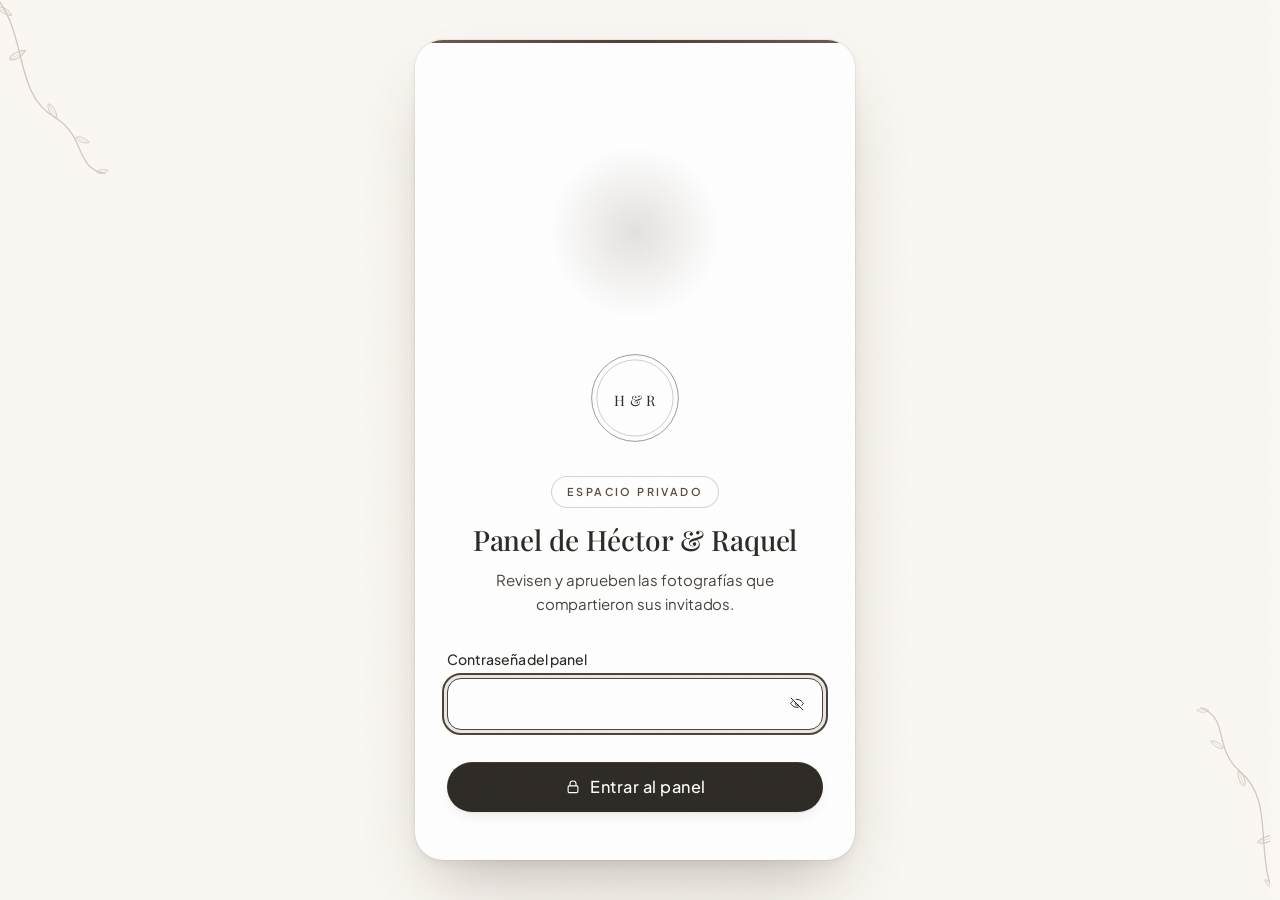
==== commit 0dbdef39: "Visor público: apertura rápida y cierre al tocar fuera - El panel a pantalla completa tapaba el fond" ====
--- a/admin.html
+++ b/admin.html
@@ -14,8 +14,8 @@
 <link rel="preconnect" href="https://fonts.googleapis.com">
 <link rel="preconnect" href="https://fonts.gstatic.com" crossorigin>
 <link href="https://fonts.googleapis.com/css2?family=Playfair+Display:ital,wght@0,400;0,500;0,600;0,700;1,500&family=Cormorant+Garamond:ital,wght@0,400;0,500;1,400;1,500&family=Plus+Jakarta+Sans:wght@300;400;500;600;700&display=swap" rel="stylesheet">
-<link rel="stylesheet" href="styles.css?v=8">
-<link rel="stylesheet" href="admin.css?v=8">
+<link rel="stylesheet" href="styles.css?v=13">
+<link rel="stylesheet" href="admin.css?v=13">
 </head>
 <body class="admin-body">
 
@@ -218,9 +218,9 @@
     <form id="form-descarga">
       <div class="campo-grupo">
         <label for="campo-filtro-descarga">¿Qué fotografías incluir?</label>
-        <select id="campo-filtro-descarga" name="filtro">
-          <option value="publicada">Solo las publicadas</option>
-          <option value="todas">Todas (incluye pendientes y ocultas)</option>
+        <select id="campo-filtro-descarga" name="filtro" data-ui-modo="tarjetas">
+          <option value="publicada" data-desc="Lo que ya ven los invitados en la galería.">Solo las publicadas</option>
+          <option value="todas" data-desc="Incluye también las pendientes y las ocultas.">Todas las fotografías</option>
         </select>
       </div>
       <button type="submit" class="btn btn--primary" id="btn-generar-descarga">
@@ -271,7 +271,8 @@
   <li class="admin-card admin-card--skeleton" aria-hidden="true"></li>
 </template>
 
-<script src="config.js?v=8" defer></script>
-<script src="admin.js?v=8" defer></script>
+<script src="config.js?v=13" defer></script>
+<script src="ui-select.js?v=13" defer></script>
+<script src="admin.js?v=13" defer></script>
 </body>
 </html>
--- a/styles.css
+++ b/styles.css
@@ -1060,3 +1060,103 @@
 @media (prefers-reduced-motion: reduce) {
   .scroll-top, .scroll-top__flecha { transition-duration: 1ms !important; }
 }
+
+/* ==========================================================================
+   UiSelect — menú desplegable propio (reemplaza el <select> nativo)
+   ========================================================================== */
+.ui-select__nativo { position: absolute !important; left: 0 !important; top: 0 !important; width: 1px !important; height: 1px !important; min-height: 0 !important; padding: 0 !important; margin: 0 !important; border: 0 !important; opacity: 0; pointer-events: none; overflow: hidden; clip: rect(0,0,0,0); }
+.ui-select { position: relative; }
+
+/* --- modo lista --- */
+.ui-select__boton {
+  width: 100%; min-height: 52px; padding: var(--space-3) var(--space-4); display: flex; align-items: center; justify-content: space-between; gap: var(--space-3);
+  text-align: left; border: 1.4px solid var(--color-beige); border-radius: 14px; background: rgba(255,255,255,0.92); font-size: 1rem; color: var(--color-texto);
+  transition: border-color 300ms var(--ease-spring), box-shadow 400ms var(--ease-spring), background-color 300ms var(--ease-spring);
+}
+.ui-select__boton:hover { border-color: var(--color-taupe); }
+.ui-select__boton:focus-visible, .ui-select[data-abierto="true"] .ui-select__boton { border-color: var(--color-dorado-oscuro); box-shadow: 0 0 0 4px rgba(107,93,80,0.14); background: #fff; outline: none; }
+.ui-select__valor { flex: 1; min-width: 0; overflow: hidden; text-overflow: ellipsis; white-space: nowrap; }
+.ui-select--vacio .ui-select__valor { color: var(--color-texto-suave); }
+.ui-select__chevron { flex: none; width: 20px; height: 20px; color: var(--color-dorado-oscuro); transition: transform 450ms var(--ease-spring); }
+.ui-select[data-abierto="true"] .ui-select__chevron { transform: rotate(180deg); }
+
+.ui-select__lista {
+  position: absolute; z-index: 60; left: 0; right: 0; top: calc(100% + 8px); max-height: 288px; overflow-y: auto; overscroll-behavior: contain;
+  margin: 0; padding: 6px; list-style: none; background: #fff; border-radius: 18px;
+  box-shadow: 0 0 0 1px rgba(107,93,80,0.12), 0 4px 8px rgba(58,46,34,0.05), 0 28px 50px -18px rgba(58,46,34,0.38);
+  transform-origin: top center; animation: uiSelectIn 260ms var(--ease-spring);
+}
+.ui-select--arriba .ui-select__lista { top: auto; bottom: calc(100% + 8px); transform-origin: bottom center; }
+.ui-select__opcion {
+  display: flex; align-items: center; justify-content: space-between; gap: var(--space-3); min-height: 46px; padding: 10px 14px; border-radius: 12px;
+  cursor: pointer; font-size: 0.96rem; transition: background-color 160ms var(--ease-spring), color 160ms var(--ease-spring);
+}
+.ui-select__opcion.es-activa { background: var(--color-marfil); }
+.ui-select__opcion[aria-selected="true"] { font-weight: 600; color: var(--color-dorado-oscuro); }
+.ui-select__check { width: 18px; height: 18px; flex: none; opacity: 0; transform: scale(0.6); transition: opacity 250ms var(--ease-spring), transform 400ms var(--ease-spring); }
+.ui-select__opcion[aria-selected="true"] .ui-select__check { opacity: 1; transform: none; }
+.ui-select__velo { display: none; }
+@keyframes uiSelectIn { from { opacity: 0; transform: translateY(-6px) scale(0.97); } to { opacity: 1; transform: none; } }
+
+/* En celular la lista se abre como hoja inferior (más fácil de tocar). */
+@media (max-width: 640px) {
+  .ui-select__velo { display: block; position: fixed; inset: 0; z-index: 900; background: rgba(46,42,38,0.45); animation: fadeIn 250ms var(--ease-spring); }
+  .ui-select__velo[hidden] { display: none; }
+  .ui-select__lista {
+    position: fixed; z-index: 901; left: 8px; right: 8px; top: auto; bottom: max(8px, env(safe-area-inset-bottom)); max-height: 62dvh; border-radius: 24px; padding: 10px;
+    animation: hojaSubeSelect 420ms var(--ease-spring);
+  }
+  .ui-select__lista::before { content: ''; display: block; width: 40px; height: 4px; border-radius: 2px; background: var(--color-gris-calido); margin: 2px auto 10px; }
+  .ui-select__opcion { min-height: 52px; font-size: 1rem; }
+}
+@keyframes hojaSubeSelect { from { transform: translateY(40px); opacity: 0; } to { transform: none; opacity: 1; } }
+
+/* --- modo tarjetas --- */
+.ui-select--tarjetas { display: grid; gap: var(--space-3); grid-template-columns: 1fr; }
+@media (min-width: 560px) { .ui-select--tarjetas { grid-template-columns: repeat(2, minmax(0, 1fr)); } }
+.ui-select__tarjeta {
+  position: relative; display: flex; align-items: flex-start; gap: var(--space-3); min-height: 64px; padding: var(--space-4); text-align: left;
+  border: 1.4px solid var(--color-beige); border-radius: 18px; background: rgba(255,255,255,0.92);
+  transition: border-color 300ms var(--ease-spring), background-color 300ms var(--ease-spring), box-shadow 400ms var(--ease-spring), transform 450ms var(--ease-spring);
+}
+.ui-select__tarjeta:hover { border-color: var(--color-taupe); transform: translateY(-2px); }
+.ui-select__tarjeta:active { transform: scale(0.98); transition-duration: 120ms; }
+.ui-select__tarjeta[aria-checked="true"] { border-color: var(--color-carbon); background: var(--color-ivory); box-shadow: 0 0 0 3px rgba(46,42,38,0.08), var(--shadow-sm); }
+.ui-select__tarjeta:focus-visible { outline: 2.5px solid var(--color-dorado-oscuro); outline-offset: 3px; }
+.ui-select__marca { flex: none; width: 22px; height: 22px; margin-top: 1px; border-radius: 50%; border: 1.5px solid var(--color-taupe); display: grid; place-items: center; color: transparent; background: #fff; transition: background-color 300ms var(--ease-spring), border-color 300ms var(--ease-spring), color 300ms var(--ease-spring), transform 450ms var(--ease-spring); }
+.ui-select__marca-icono { width: 14px; height: 14px; }
+.ui-select__tarjeta[aria-checked="true"] .ui-select__marca { background: var(--color-carbon); border-color: var(--color-carbon); color: #fff; transform: scale(1.08); }
+.ui-select__textos { display: flex; flex-direction: column; gap: 2px; min-width: 0; }
+.ui-select__titulo { font-weight: 600; font-size: 0.95rem; line-height: 1.3; }
+.ui-select__desc { font-size: 0.8rem; color: var(--color-texto-suave); line-height: 1.4; }
+
+/* Superposiciones sin backdrop-filter: desenfocar toda la página detrás de un modal es muy costoso (se sentía lento al abrirlos). */
+.modal__overlay { backdrop-filter: none !important; -webkit-backdrop-filter: none !important; background: rgba(46,42,38,0.55); }
+.menu-movil__overlay { backdrop-filter: none !important; -webkit-backdrop-filter: none !important; }
+@keyframes lbIn { from { opacity: 0; transform: scale(0.96) translateY(14px); } to { opacity: 1; transform: none; } }
+@keyframes lbSwap { from { opacity: 0; transform: scale(0.98); } to { opacity: 1; transform: none; } }
+.lightbox:not([hidden]) .lightbox__figura { animation-duration: 420ms; }
+.modal:not([hidden]) .modal__panel { animation-duration: 380ms; }
+.lightbox__figura img { transition: filter 500ms var(--ease-spring), opacity 300ms var(--ease-spring); }
+.lightbox__figura img.es-cargando { filter: blur(8px); }
+@media (prefers-reduced-motion: reduce) { .ui-select__lista, .ui-select__velo { animation: none !important; } }
+
+/* ==========================================================================
+   VISOR PÚBLICO — apertura rápida
+   ========================================================================== */
+/* Reserva el espacio de la barra de scroll: al abrir el visor (body overflow:hidden) la página ya no
+   se ensancha y la galería de columnas no se recalcula entera (era un salto visible y lento). */
+html { scrollbar-gutter: stable; }
+.lightbox__overlay { animation-duration: 220ms; }
+.lightbox:not([hidden]) .lightbox__figura { animation: lbIn 280ms var(--ease-spring); }
+.lightbox__figura img.lb-in { animation: lbSwap 260ms var(--ease-spring); }
+/* Sin blur sobre una imagen grande (costoso): mientras llega la versión nítida solo se atenúa un poco. */
+.lightbox__figura img.es-cargando { filter: none; opacity: 0.82; }
+.lightbox__figura img { transition: opacity 300ms var(--ease-spring); }
+.lightbox__cerrar, .lightbox__nav { transition: transform 350ms var(--ease-spring), background-color 200ms var(--ease-spring); }
+/* Con el visor abierto, lo que hay detrás no debe seguir animándose. */
+body.no-scroll .hero__photo, body.no-scroll .gracias__bg img, body.no-scroll .hero__content::before,
+body.no-scroll .scroll-top__progreso, body.no-scroll .fab-subir::after, body.no-scroll .monogram--hero svg { animation-play-state: paused; }
+.lightbox { cursor: zoom-out; }
+.lightbox #lightbox-imagen, .lightbox button, .lightbox a, .lightbox #lightbox-caption { cursor: auto; }
+.lightbox button, .lightbox a { cursor: pointer; }
--- a/admin.css
+++ b/admin.css
@@ -525,3 +525,34 @@
 }
 /* Área táctil de 44px para el interruptor sin agrandarlo visualmente */
 .switch input { top: -6px; left: -6px; width: calc(100% + 12px); height: calc(100% + 12px); }
+
+/* ==========================================================================
+   RENDIMIENTO DEL PANEL — menos pintado, aperturas rápidas
+   ========================================================================== */
+.panel-header { -webkit-backdrop-filter: none; backdrop-filter: none; background: rgba(255,255,255,0.95); }
+.visor-modal__overlay { backdrop-filter: none; -webkit-backdrop-filter: none; background: rgba(46,42,38,0.58); }
+.admin-card__estado { -webkit-backdrop-filter: none !important; backdrop-filter: none !important; background: rgba(46,42,38,0.84) !important; }
+.admin-card[data-status="pendiente"] .admin-card__estado::before { animation: none; }
+/* Las tarjetas fuera de pantalla no se pintan ni se maquetan hasta que se acercan. */
+.admin-card { content-visibility: auto; contain-intrinsic-size: auto 430px; }
+.admin-card__marco, .admin-card__marco.esta-lista { animation: none; background: var(--color-marfil); }
+.visor-modal__panel { animation-duration: 380ms; }
+@keyframes hojaSube { from { transform: translateY(60px); opacity: 0.4; } to { transform: translateY(0); opacity: 1; } }
+.visor-modal__imagen { transition: filter 450ms var(--ease-spring); }
+.visor-modal__imagen.es-cargando { filter: blur(10px); }
+.visor-modal__imagen.lb-in { animation-duration: 320ms; }
+#modal-descarga .modal__panel { animation-duration: 380ms; }
+.panel-descarga__etiqueta { display: block; font-size: 0.88rem; font-weight: 500; margin-bottom: var(--space-3); }
+
+/* Confirmación de eliminar: cubre TODA la tarjeta (antes solo cubría la franja de botones,
+   por eso el texto se encimaba con la fecha y "Cancelar" quedaba cortado). */
+.admin-card { position: relative; }
+.admin-card__acciones { position: static; }
+.admin-card__confirmar {
+  inset: 0; border-radius: inherit; padding: var(--space-4); gap: var(--space-3);
+  background: rgba(255,255,255,0.98); box-shadow: 0 0 0 1px rgba(138,53,45,0.18) inset;
+}
+.admin-card__confirmar span { font-family: var(--font-serif); font-size: 1rem; line-height: 1.3; color: var(--color-carbon); text-align: center; max-width: 18ch; }
+.admin-card__confirmar .btn { flex: none; width: 100%; min-height: 44px; }
+.admin-card__confirmar .btn--primary { background: var(--color-error); }
+.admin-card__confirmar .btn--primary:hover { background: #6f2a24; }
